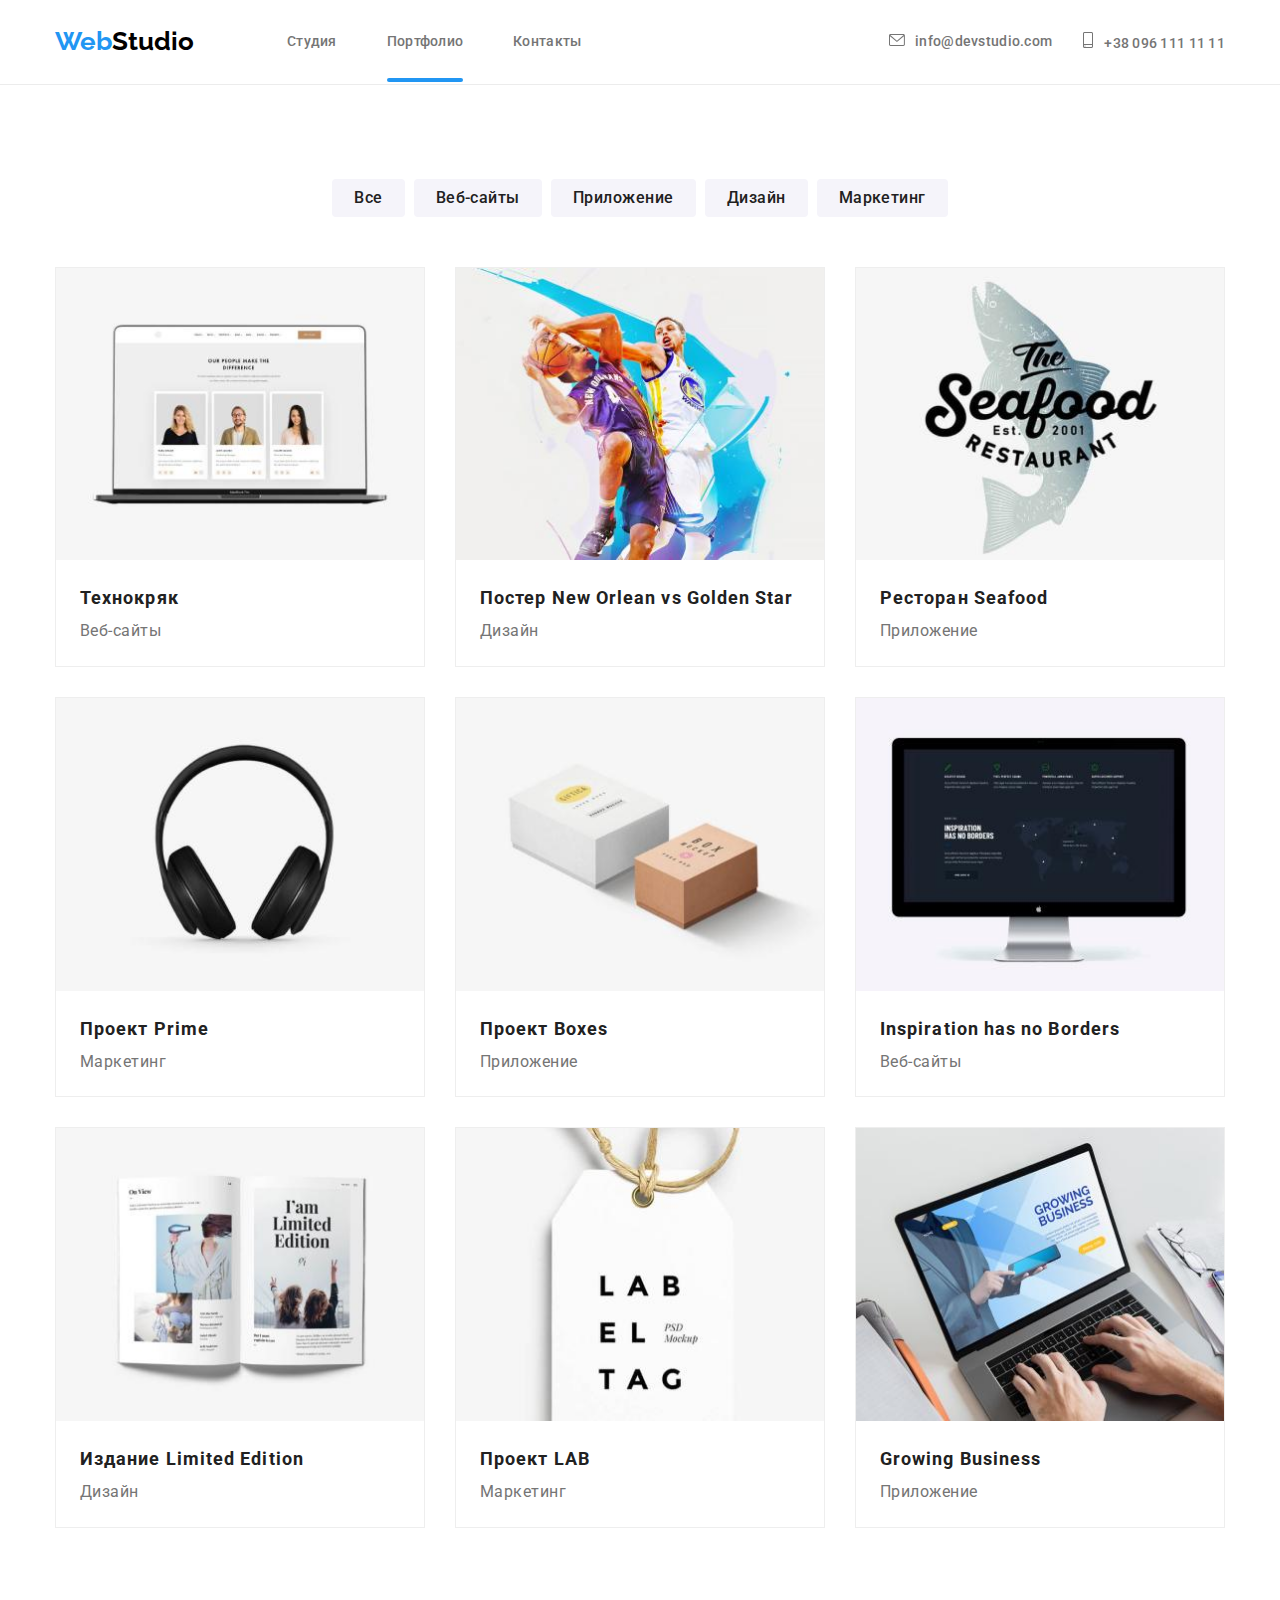
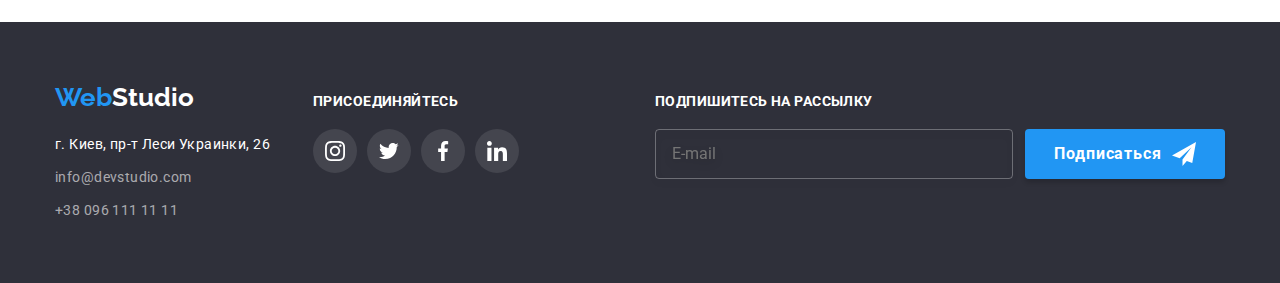
==== portfolio.html @ f01209f8 "Резерв" ====
<!DOCTYPE html>
<html lang="ru">

<head>
  <meta charset="UTF-8" />
  <meta http-equiv="X-UA-Compatible" content="IE=edge" />
  <meta name="viewport" content="width=device-width, initial-scale=1.0" />
  <title>Document</title>
  <link rel="preconnect" href="https://fonts.gstatic.com" />
  <link href="https://fonts.googleapis.com/css2?family=Raleway:wght@700&family=Roboto:wght@400;500;700;900&display=swap"
    rel="stylesheet" />
  <link rel="stylesheet"
    href="https://cdnjs.cloudflare.com/ajax/libs/modern-normalize/1.0.0/modern-normalize.min.css" />
  <link rel="stylesheet" href="./css/main.min.css" />
</head>

  <body>
    <!--Шапка-->
    <header class="page-header">
      <div class="container">
        <nav class="site-nav">
          <a class="site-nav__logo" href="./index.html">
            <span class="logo__word">Web</span
            ><span class="logo__secword">Studio</span></a
          >
          <ul class="site-nav__list">
            <li class="site-nav__item">
              <a href="./index.html" class="site-nav__link">Студия</a>
            </li>
            <li class="site-nav__item">
              <a
                href="./portfolio.html"
                class="site-nav__link site-nav__link--current site-nav__link--page"
                >Портфолио</a
              >
            </li>
            <li class="site-nav__item">
              <a href="/Контакты" class="site-nav__link">Контакты</a>
            </li>
          </ul>
          <ul class="site-nav__contacts">
            <li class="site-nav__contacts--list">
              <a href="mailto:info@devstudio.com" class="site-nav__link"
                ><svg class="site-nav__icon--envelope" width="16" height="12">
                  <use href="./images/icons.svg#icon-envelope"></use></svg>info@devstudio.com</a>
            </li>
            <li class="site-nav__contacts--list">
              <a href="tel:+380961111111" class="site-nav__link">
                <svg class="site-nav__icon--smartphone" width="12" height="16">
                  <use href="./images/icons.svg#icon-smartphone"></use></svg>+38 096 111 11 11</a
              >
            </li>
          </ul>
        </nav>
      </div>
    </header>
       <!--Кнопки-->
    <main>
      <section class="buttons">
        <div class="container">
          <h1 class="buttons__block">Блок кнопок</h1>
          <ul class="buttons__list">
            <li class="buttons__link">
              <button class="buttons__btn" type="button">Все</button>
            </li>
            <li class="buttons__link">
              <button class="buttons__btn" type="button">Веб-сайты</button>
            </li>
            <li class="buttons__link">
              <button class="buttons__btn" type="button">Приложение</button>
            </li>
            <li class="buttons__link">
              <button class="buttons__btn" type="button">Дизайн</button>
            </li>
            <li class="buttons__link">
              <button class="buttons__btn" type="button">Маркетинг</button>
            </li>
          </ul>
        </div>
        <div class="container">
          <ul class="content__cards--list">
            <li class="content__cards--item">
              <div class="content__cards--box">
                <img
                  src="./images/technocrack.jpg"
                  alt="Технокряк"
                  width="370"
                />
                <div class="content__cards--overlay">
                  <p>
                    Технокряк это современная площадка распространения
                    коронавируса. Компании используют эту платформу для
                    цифрового шпионажа и атак на защищённые сервера конкурентов.
                  </p>
                </div>
              </div>
              <div class="card">
                <h2 class="card__title">Технокряк</h2>
                <p class="card__category">Веб-сайты</p>
              </div>
            </li>
            <li class="content__cards--item">
              <div class="content__cards--box">
                <img
                  src="./images/poster.jpg"
                  alt="Постер New Orlean vs Golden Star"
                  width="370"
                />
                <div class="content__cards--overlay">
                  <p>
                    Технокряк это современная площадка распространения
                    коронавируса. Компании используют эту платформу для
                    цифрового шпионажа и атак на защищённые сервера конкурентов.
                  </p>
                </div>
              </div>
              <div class="card">
                <h2 class="card__title">Постер New Orlean vs Golden Star</h2>
                <p class="card__category">Дизайн</p>
              </div>
            </li>
            <li class="content__cards--item">
              <div class="content__cards--box">
                <img
                  src="./images/seafood.jpg"
                  alt="Ресторан Seafood"
                  width="370"
                />
                <div class="content__cards--overlay">
                  <p>
                    Технокряк это современная площадка распространения
                    коронавируса. Компании используют эту платформу для
                    цифрового шпионажа и атак на защищённые сервера конкурентов.
                  </p>
                </div>
              </div>
              <div class="card">
                <h2 class="card__title">Ресторан Seafood</h2>
                <p class="card__category">Приложение</p>
              </div>
            </li>
            <li class="content__cards--item">
              <img src="./images/prime.jpg" alt="Проект Prime" width="370" />
              <div class="card">
                <h2 class="card__title">Проект Prime</h2>
                <p class="card__category">Маркетинг</p>
              </div>
            </li>
            <li class="content__cards--item">
              <img src="./images/boxes.jpg" alt="Проект Boxes" width="370" />
              <div class="card">
                <h2 class="card__title">Проект Boxes</h2>
                <p class="card__category">Приложение</p>
              </div>
            </li>
            <li class="content__cards--item">
              <img
                src="./images/inspirationhasnoborders.jpg"
                alt="Inspiration has no Borders"
                width="370"
              />
              <div class="card">
                <h2 class="card__title">Inspiration has no Borders</h2>
                <p class="card__category">Веб-сайты</p>
              </div>
            </li>
            <li class="content__cards--item">
              <img
                src="./images/limitededition.jpg"
                alt="Издание Limited Edition"
                width="370"
              />
              <div class="card">
                <h2 class="card__title">Издание Limited Edition</h2>
                <p class="card__category">Дизайн</p>
              </div>
            </li>
            <li class="content__cards--item">
              <img src="./images/lab.jpg" alt="Проект LAB" width="370" />
              <div class="card">
                <h2 class="card__title">Проект LAB</h2>
                <p class="card__category">Маркетинг</p>
              </div>
            </li>
            <li class="content__cards--item">
              <img
                src="./images/growingbusiness.jpg"
                alt="Growing Business"
                width="370"
              />
              <div class="card">
                <h2 class="card__title">Growing Business</h2>
                <p class="card__category">Приложение</p>
              </div>
            </li>
          </ul>
        </div>
      </section>
    </main>

    <!-- Подвал-->
    <footer class="footer">
      <div class="footer__design container">
        <div class="footer__container">
          <a class="footer__logo" href="./index.html">
            <span class="footer__logo--web">Web</span
            ><span class="footer__logo--studio">Studio</span></a
          >
          <address>
            <ul class="footer-nav">
              <li class="footer-nav__item">
                <a
                  class="footer-nav__link--address"
                  href="г.Киев,пр-т-Леси-Украинки,26"
                >
                  г. Киев, пр-т Леси Украинки, 26</a
                >
              </li>
              <li class="footer-nav__item">
                <a
                  class="footer-nav__link--contact"
                  href="mailto:info@devstudio.com"
                  >info@devstudio.com</a
                >
              </li>

              <li class="footer-nav__item">
                <a class="footer-nav__link--contact" href="tel:+380961111111"
                  >+38 096 111 11 11</a
                >
              </li>
            </ul>
          </address>
        </div>
        <div class="join">
          <h2 class="join__title">Присоединяйтесь</h2>
          <ul class="join__list">
            <li class="join__item">
              <a href="#" class="join__link">
                <svg width="20" height="20">
                  <use href="./images/icons.svg#icon-instagram"></use></svg
              ></a>
            </li>
            <li class="join__item">
              <a href="#" class="join__link">
                <svg width="20" height="20">
                  <use href="./images/icons.svg#icon-bird"></use></svg
              ></a>
            </li>
            <li class="join__item">
              <a href="#" class="join__link">
                <svg width="20" height="20">
                  <use href="./images/icons.svg#icon-facebook"></use></svg
              ></a>
            </li>
            <li class="join__item">
              <a href="#" class="join__link">
                <svg width="20" height="20">
                  <use href="./images/icons.svg#icon-linkedin"></use></svg
              ></a>
            </li>
          </ul>
        </div>
        <div class="form">
          <form>
            <h2 class="form__title">Подпишитесь на рассылку</h2>
            <div class="form__button">
              <input
                class="form__input"
                type="text"
                name="email"
                placeholder="E-mail"
              />
              <button type="submit" class="form__btn">
                Подписаться
                <svg class="form__icon--send" width="24" height="24">
                  <use href="./images/icons.svg#icon-icon-send"></use>
                </svg>
              </button>
            </div>
          </form>
        </div>
      </div>
    </footer>
  </body>
</html>
---- css/main.min.css ----
html{-webkit-box-sizing:border-box;box-sizing:border-box}*,*::before,*::after{-webkit-box-sizing:inherit;box-sizing:inherit}body{margin:0;font-family:Roboto;color:#212121}a{text-decoration:none}ul{padding:0;margin:0;list-style:none}h1,h2,h3,h4,h5,h6{margin:0}img{display:block;max-width:100%}p{color:#757575;font-size:14px}.container{width:1200px;padding-right:15px;padding-left:15px;margin-left:auto;margin-right:auto}.container-box{display:-webkit-box;display:-ms-flexbox;display:flex}.section{margin-top:0;margin-bottom:0}.what-we-do{margin:0;padding:0}.site-nav__logo{display:-webkit-box;display:-ms-flexbox;display:flex;padding-top:24px;padding-bottom:25px;margin:0;font-family:Raleway;font-weight:bold;font-size:26px;line-height:1.19;color:#000;text-decoration:none}.logo__word{color:#2196f3}.logo__secword{color:#000}.page-header{border-bottom:1px solid #ececec;min-height:80px}.site-nav{-webkit-box-align:center;-ms-flex-align:center;align-items:center;display:-webkit-box;display:-ms-flexbox;display:flex}.site-nav__list{margin-left:93px;-webkit-box-align:center;-ms-flex-align:center;align-items:center;display:-webkit-box;display:-ms-flexbox;display:flex}.site-nav__link{padding-top:32px;padding-bottom:32px;font-weight:500;font-size:14px;line-height:1.14;letter-spacing:0.02em;color:#212121;-webkit-transition:color 250ms cubic-bezier(0.4, 0, 0.2, 1),fill 250ms cubic-bezier(0.4, 0, 0.2, 1);transition:color 250ms cubic-bezier(0.4, 0, 0.2, 1),fill 250ms cubic-bezier(0.4, 0, 0.2, 1)}.site-nav__link:hover,.site-nav__link:focus{color:#2196f3}.site-nav__link--page{color:#2196f3}.site-nav__link--current{position:relative;font-weight:500;font-size:14px;text-decoration:none;letter-spacing:0.02em;line-height:1.15;color:#212121;padding:10px 0 10px 0;text-decoration:none;-webkit-transition:color 250ms cubic-bezier(0.4, 0, 0.2, 1),fill 250ms cubic-bezier(0.4, 0, 0.2, 1);transition:color 250ms cubic-bezier(0.4, 0, 0.2, 1),fill 250ms cubic-bezier(0.4, 0, 0.2, 1)}.site-nav__link--current::after{content:'';position:absolute;display:block;width:100%;height:4px;margin-top:28px;border-radius:2px;background-color:#2196f3;-webkit-transition:opacity 250ms cubic-bezier(0.4, 0, 0.2, 1);transition:opacity 250ms cubic-bezier(0.4, 0, 0.2, 1)}.site-nav__contacts{-webkit-box-pack:center;-ms-flex-pack:center;justify-content:center;margin-left:auto;-webkit-box-align:center;-ms-flex-align:center;align-items:center;display:-webkit-box;display:-ms-flexbox;display:flex}.site-nav__item+.site-nav__item{margin-left:50px;padding:0}.site-nav__contacts--list{fill:#757575;color:#757575;display:-webkit-inline-box;display:-ms-inline-flexbox;display:inline-flex;padding:0;-webkit-box-align:center;-ms-flex-align:center;align-items:center;margin-left:30px;border:none}.site-nav__contacts--list:hover,.site-nav__contacts--list:focus{fill:#2196f3}.site-nav__contacts--list:first-child{margin-left:0px}.site-nav__link{margin:0;display:block;padding-top:32px;padding-bottom:32px;font-weight:500;font-size:14px;line-height:1.14;letter-spacing:0.02em;color:#757575;-webkit-transition:color 250ms cubic-bezier(0.4, 0, 0.2, 1),fill 250ms cubic-bezier(0.4, 0, 0.2, 1);transition:color 250ms cubic-bezier(0.4, 0, 0.2, 1),fill 250ms cubic-bezier(0.4, 0, 0.2, 1)}.site-nav__link:hover,.site-nav__link:focus{color:#2196f3}.site-nav__icon--envelope{margin-right:10px}.site-nav__icon--smartphone{margin-right:10px}.hero{max-width:1600px;height:600px;padding-bottom:200px;padding-top:200px;margin-right:auto;margin-left:auto;text-align:center;background:#2f303a;background-image:-webkit-gradient(linear, left top, right top, from(rgba(47,48,58,0.4)), to(rgba(47,48,58,0.4))),url(../images/hero.jpg);background-image:linear-gradient(to right, rgba(47,48,58,0.4), rgba(47,48,58,0.4)),url(../images/hero.jpg);background-position:center}.hero__title{text-align:center;margin-top:0;margin-bottom:30px;font-weight:900;font-size:44px;line-height:1.36;letter-spacing:0.06em;text-transform:uppercase;color:#fff}.hero__button{padding:10px 32px;margin:inherit;width:200px;height:50px;background-color:#2196f3;border-radius:4px;color:#fff;cursor:pointer;font-size:16px;line-height:1.87;display:-webkit-box;display:-ms-flexbox;display:flex;-webkit-box-align:center;-ms-flex-align:center;align-items:center;text-align:center;letter-spacing:0.06em;-webkit-transition:background-color 250ms cubic-bezier(0.4, 0, 0.2, 1),color 250ms cubic-bezier(0.4, 0, 0.2, 1);transition:background-color 250ms cubic-bezier(0.4, 0, 0.2, 1),color 250ms cubic-bezier(0.4, 0, 0.2, 1)}.hero__button:hover,.hero__button:focus{color:#f5f5d7;background-color:#0089fa}.features{padding:94px 0 94px 0}.features__title{overflow:hidden;position:absolute;clip:rect(1px 1px 1px 1px);clip:rect(1px, 1px, 1px, 1px);padding:0;border:0;height:1px;width:1px}.advantages{display:-webkit-box;display:-ms-flexbox;display:flex}.advantages__title{margin-top:0;margin-bottom:0;font-weight:bold;font-size:14px;line-height:1.14;letter-spacing:0.03em;text-transform:uppercase;color:#212121}.advantages__text{margin:0;margin-top:10px;font-size:14px;line-height:1.71;letter-spacing:0.03em;color:#757575}.advantages__item:not(:last-child){margin-right:30px}.advantages__item.advantages__icon--antena::before{content:'';display:block;width:270px;height:120px;margin-bottom:30px;background:#f5f4fa;background-image:url("../images/Group.png");background-size:70px 70px contain;background-repeat:no-repeat;background-position:center;border-radius:4px}.advantages__item.advantages__icon--clock::before{content:'';display:block;width:270px;height:120px;margin-bottom:30px;background:#f5f4fa;background-image:url("../images/clock.png");background-size:70px 70px contain;background-repeat:no-repeat;background-position:center;border-radius:4px}.advantages__item.advantages__icon--diagram::before{content:'';display:block;width:270px;height:120px;margin-bottom:30px;background:#f5f4fa;background-image:url("../images/diagram.png");background-size:70px 70px contain;background-repeat:no-repeat;background-position:center;border-radius:4px}.advantages__item.advantages__icon--astronaut::before{content:'';display:block;width:270px;height:120px;margin-bottom:30px;background:#f5f4fa;background-image:url("../images/astronaut.png");background-size:70px 70px contain;background-repeat:no-repeat;background-position:center;border-radius:4px}.specialisation{padding-bottom:94px}.specialisation__container{margin:0;padding:0}.specialisation__title{margin:0;font-size:36px;line-height:1.16;text-align:center;letter-spacing:0.03em;color:#212121}.thumb{margin-top:50px;display:-webkit-box;display:-ms-flexbox;display:flex}.thumb .thumb__photo{max-width:100%;margin-right:30px}.thumb .thumb__photo.thumb__photo:first-child{margin-left:0px}.thumb .thumb__photo.thumb__photo:last-child{margin-right:0px}.thumb__photo{position:relative}.thumb__title{position:absolute;content:'';bottom:0;right:0;margin:0;padding:27px;width:100%;height:25%;background:rgba(47,48,58,0.8);font-weight:bold;font-size:14px;line-height:16px;text-align:center;letter-spacing:0.03em;text-transform:uppercase;color:#fff}.our-team{padding:94px 0;background:#f5f4fa}.our-team__title{margin:0;padding:0;font-size:36px;line-height:1.16;text-align:center;letter-spacing:0.03em;color:#212121}.our-team__list{padding:0;margin-top:50px;display:-webkit-box;display:-ms-flexbox;display:flex;max-width:100%}.our-team__list .our-team__item{margin-left:0;margin-right:30px;margin-top:0;margin-bottom:0;background-color:#fff;-webkit-box-shadow:0px 1px 3px rgba(0,0,0,0.12),0px 1px 1px rgba(0,0,0,0.14),0px 2px 1px rgba(0,0,0,0.2);box-shadow:0px 1px 3px rgba(0,0,0,0.12),0px 1px 1px rgba(0,0,0,0.14),0px 2px 1px rgba(0,0,0,0.2);border-radius:0px 0px 4px 4px}.our-team__list .our-team__item:first-child{margin-left:0px}.our-team__list .our-team__item:last-child{margin-right:0px}.cards{padding:30px 0 16px}.cards__title{font-weight:500;font-size:16px;line-height:1.18;text-align:center;letter-spacing:0.03em;color:#212121}.cards__profession{padding-top:10px;margin:0;font-size:16px;line-height:1.18;text-align:center;letter-spacing:0.03em;color:#757575}.socials{display:-webkit-box;display:-ms-flexbox;display:flex;-webkit-box-pack:center;-ms-flex-pack:center;justify-content:center;-webkit-box-align:center;-ms-flex-align:center;align-items:center}.social__item:not(:last-child){margin-right:10px}.social__link{display:-webkit-box;display:-ms-flexbox;display:flex;-webkit-box-pack:center;-ms-flex-pack:center;justify-content:center;-webkit-box-align:center;-ms-flex-align:center;align-items:center;margin-bottom:30px;width:44px;height:44px;border-radius:50%;-webkit-transition:color 250ms cubic-bezier(0.4, 0, 0.2, 1),fill 250ms cubic-bezier(0.4, 0, 0.2, 1);transition:color 250ms cubic-bezier(0.4, 0, 0.2, 1),fill 250ms cubic-bezier(0.4, 0, 0.2, 1);fill:#afb1b8}.social__link:hover,.social__link:focus{background-color:#2196f3;fill:#fff}.clients{padding:94px 0 94px 0}.clients__title{margin:0;font-size:36px;line-height:1.16;text-align:center;letter-spacing:0.03em;color:#212121}.clients__list{display:-webkit-box;display:-ms-flexbox;display:flex;margin:0px;padding:0px;margin-top:50px}.clients__item:not(:last-child){margin-right:30px}.clients__link{content:'';-webkit-box-pack:center;-ms-flex-pack:center;justify-content:center;-webkit-box-align:center;-ms-flex-align:center;align-items:center;display:-webkit-box;display:-ms-flexbox;display:flex;width:170px;height:90px;border-radius:4px;fill:#afb1b8;border:1px solid #afb1b8;-webkit-transition:color 250ms cubic-bezier(0.4, 0, 0.2, 1),fill 250ms cubic-bezier(0.4, 0, 0.2, 1);transition:color 250ms cubic-bezier(0.4, 0, 0.2, 1),fill 250ms cubic-bezier(0.4, 0, 0.2, 1)}.clients__link:hover,.clients__link:focus{fill:#2196f3;border:1px solid #2196f3}.footer{display:-webkit-box;display:-ms-flexbox;display:flex;-webkit-box-align:baseline;-ms-flex-align:baseline;align-items:baseline;margin-left:auto;margin-right:auto;padding-top:60px;padding-bottom:60px;background-color:#2f303a}.footer__design{display:-webkit-box;display:-ms-flexbox;display:flex;-webkit-box-align:baseline;-ms-flex-align:baseline;align-items:baseline;-webkit-box-pack:justify;-ms-flex-pack:justify;justify-content:space-between}.footer__design__container{margin-right:70px}.footer__logo{display:-webkit-box;display:-ms-flexbox;display:flex;margin-bottom:20px;font-family:Raleway;font-weight:bold;font-size:26px;line-height:1.19;color:#000;text-decoration:none}.footer__logo--web{color:#2196f3}.footer__logo--studio{color:#fff}.footer-nav__item+.footer-nav__item{margin-top:9px}.footer-nav__item:first-child{margin-top:0}.footer-nav__item:last-child{margin-bottom:0}.footer-nav__link--address{font-style:normal;font-size:14px;line-height:1.71;letter-spacing:0.03em;background-color:#2f303a;color:#fff;-webkit-transition:color 250ms cubic-bezier(0.4, 0, 0.2, 1),fill 250ms cubic-bezier(0.4, 0, 0.2, 1);transition:color 250ms cubic-bezier(0.4, 0, 0.2, 1),fill 250ms cubic-bezier(0.4, 0, 0.2, 1)}.footer-nav__link--address:hover,.footer-nav__link--address:focus{color:#2196f3}.footer-nav__link--contact{font-style:normal;font-size:14px;line-height:1.71;letter-spacing:0.03em;background:var(--background);color:rgba(255,255,255,0.6);-webkit-transition:color 250ms cubic-bezier(0.4, 0, 0.2, 1),fill 250ms cubic-bezier(0.4, 0, 0.2, 1);transition:color 250ms cubic-bezier(0.4, 0, 0.2, 1),fill 250ms cubic-bezier(0.4, 0, 0.2, 1)}.footer-nav__link--contact:hover,.footer-nav__link--contact:focus{color:#2196f3}.join{display:inline-block;-webkit-box-align:baseline;-ms-flex-align:baseline;align-items:baseline;left:516px;top:72px;width:206px;height:80px}.join__title{margin-bottom:20px;font-weight:bold;font-size:14px;line-height:16px;letter-spacing:0.03em;text-transform:uppercase;color:#fff}.join__list{display:-webkit-box;display:-ms-flexbox;display:flex}.join__item{display:inline-block;width:44px;height:44px;background-color:rgba(255,255,255,0.1);border-radius:50%}.join__item:not(:last-child){margin-right:10px}.join__link{display:-webkit-box;display:-ms-flexbox;display:flex;-webkit-box-pack:center;-ms-flex-pack:center;justify-content:center;-webkit-box-align:center;-ms-flex-align:center;align-items:center;width:100%;height:100%;fill:#fff;border-radius:50%;-webkit-transition:background-color 250ms cubic-bezier(0.4, 0, 0.2, 1),fill 250ms cubic-bezier(0.4, 0, 0.2, 1);transition:background-color 250ms cubic-bezier(0.4, 0, 0.2, 1),fill 250ms cubic-bezier(0.4, 0, 0.2, 1)}.join__link:hover,.join__link:focus{background-color:#2196f3;fill:#fff}.form{margin:0px;padding-left:93px}.form__title{margin-bottom:20px;font-weight:bold;font-size:14px;line-height:16px;letter-spacing:0.03em;text-transform:uppercase;color:#fff}.form__button{display:-webkit-box;display:-ms-flexbox;display:flex}.form__input{width:358px;height:50px;padding-left:16px;color:rgba(255,255,255,0.6);background:transparent;border:1px solid rgba(255,255,255,0.3);-webkit-box-sizing:border-box;box-sizing:border-box;-webkit-filter:drop-shadow(0px 4px 4px rgba(0,0,0,0.15));filter:drop-shadow(0px 4px 4px rgba(0,0,0,0.15));border-radius:4px}.form__btn{display:-webkit-box;display:-ms-flexbox;display:flex;-webkit-box-pack:center;-ms-flex-pack:center;justify-content:center;-webkit-box-align:center;-ms-flex-align:center;align-items:center;width:200px;height:50px;margin-left:12px;background-color:#2196f3;border-radius:4px;color:#fff;cursor:pointer;font-weight:bold;font-size:16px;line-height:1.87;-webkit-box-shadow:0px 4px 4px rgba(0,0,0,0.15);box-shadow:0px 4px 4px rgba(0,0,0,0.15);border:none;border-radius:4px;letter-spacing:0.06em;-webkit-transition:background-color 250ms cubic-bezier(0.4, 0, 0.2, 1),color 250ms cubic-bezier(0.4, 0, 0.2, 1),-webkit-box-shadow 250ms cubic-bezier(0.4, 0, 0.2, 1);transition:background-color 250ms cubic-bezier(0.4, 0, 0.2, 1),color 250ms cubic-bezier(0.4, 0, 0.2, 1),-webkit-box-shadow 250ms cubic-bezier(0.4, 0, 0.2, 1);transition:background-color 250ms cubic-bezier(0.4, 0, 0.2, 1),color 250ms cubic-bezier(0.4, 0, 0.2, 1),box-shadow 250ms cubic-bezier(0.4, 0, 0.2, 1);transition:background-color 250ms cubic-bezier(0.4, 0, 0.2, 1),color 250ms cubic-bezier(0.4, 0, 0.2, 1),box-shadow 250ms cubic-bezier(0.4, 0, 0.2, 1),-webkit-box-shadow 250ms cubic-bezier(0.4, 0, 0.2, 1)}.form__btn:hover,.form__btn:focus{color:#f5f5d7;background-color:#0089fa;-webkit-box-shadow:0px 4px 4px rgba(0,0,0,0.15);box-shadow:0px 4px 4px rgba(0,0,0,0.15)}.form__icon--send{width:24px;height:24px;margin-left:10px;fill:#fff}.backdrop{position:fixed;left:0px;top:0px;opacity:1;width:100%;height:100%;background-color:rgba(0,0,0,0.2);-webkit-transition:opacity 250ms cubic-bezier(0.4, 0, 0.2, 1);transition:opacity 250ms cubic-bezier(0.4, 0, 0.2, 1)}.backdrop.is-hidden{visibility:hidden;opacity:0;pointer-events:none}.modal{position:absolute;top:50%;left:50%;-webkit-transform:translate(-50%, -50%) scale(1);transform:translate(-50%, -50%) scale(1);-webkit-transition:-webkit-transform 250ms cubic-bezier(0.4, 0, 0.2, 1);transition:-webkit-transform 250ms cubic-bezier(0.4, 0, 0.2, 1);transition:transform 250ms cubic-bezier(0.4, 0, 0.2, 1);transition:transform 250ms cubic-bezier(0.4, 0, 0.2, 1), -webkit-transform 250ms cubic-bezier(0.4, 0, 0.2, 1);width:528px;height:581px;background-color:#fff;-webkit-box-shadow:0px 1px 3px rgba(0,0,0,0.12),0px 1px 1px rgba(0,0,0,0.14),0px 2px 1px rgba(0,0,0,0.2);box-shadow:0px 1px 3px rgba(0,0,0,0.12),0px 1px 1px rgba(0,0,0,0.14),0px 2px 1px rgba(0,0,0,0.2);border-radius:4px}.modal__btn--close{position:absolute;top:8px;right:8px;cursor:pointer;-webkit-box-align:center;-ms-flex-align:center;align-items:center;-webkit-box-sizing:border-box;box-sizing:border-box;width:30px;height:30px;border-radius:50%;background-color:var(--white-color);border:1px solid rgba(0,0,0,0.1)}.modal__icon--close{position:absolute;left:18%;top:20%;width:18px;height:18px}.modal__icon--close:hover,.modal__icon--close:focus{fill:#2196f3;-webkit-transition:fill 250ms cubic-bezier(0.4, 0, 0.2, 1);transition:fill 250ms cubic-bezier(0.4, 0, 0.2, 1)}.modal-form{display:-webkit-box;display:-ms-flexbox;display:flex;-webkit-box-orient:vertical;-webkit-box-direction:normal;-ms-flex-direction:column;flex-direction:column;margin-top:0px;text-align:left;-webkit-box-align:center;-ms-flex-align:center;align-items:center;-webkit-box-pack:center;-ms-flex-pack:center;justify-content:center}.modal-form__title{font-weight:bold;font-size:20px;line-height:23px;text-align:center;letter-spacing:0.03em;color:#212121;padding:40px 40px 12px 40px}.modal-form__group{position:relative;margin:0px;padding-bottom:10px;padding-right:40px;padding-left:40px;font-size:12px;line-height:1.16;letter-spacing:0.01em;color:#757575}.modal-form__group:focus-within .modal-form__icon--user{fill:#2196f3}.modal-form__group:focus-within .modal-form__icon--phone{fill:#2196f3}.modal-form__group:focus-within .modal-form__icon--email{fill:#2196f3}.modal-form__icon--user{position:absolute;top:55%;left:53px;-webkit-transform:translateY(-50%);transform:translateY(-50%);-webkit-transition:fill 250ms cubic-bezier(0.4, 0, 0.2, 1);transition:fill 250ms cubic-bezier(0.4, 0, 0.2, 1)}.modal-form__icon--phone{position:absolute;top:55%;left:53px;-webkit-transition:fill 250ms cubic-bezier(0.4, 0, 0.2, 1);transition:fill 250ms cubic-bezier(0.4, 0, 0.2, 1);-webkit-transform:translateY(-50%);transform:translateY(-50%);transition:fill 250ms cubic-bezier(0.4, 0, 0.2, 1)}.modal-form__icon--email{position:absolute;top:55%;left:53px;-webkit-transform:translateY(-50%);transform:translateY(-50%);-webkit-transition:fill 250ms cubizc-bezier(0.4, 0, 0.2, 1);transition:fill 250ms cubizc-bezier(0.4, 0, 0.2, 1)}.modal-form__input{width:448px;height:40px;margin-top:4px;padding-left:42px;background:transparent;cursor:pointer;outline:none;border:1px solid rgba(33,33,33,0.2);-webkit-box-sizing:border-box;box-sizing:border-box;border-radius:4px;-webkit-transition:border-color 250ms cubic-bezier(0.4, 0, 0.2, 1);transition:border-color 250ms cubic-bezier(0.4, 0, 0.2, 1)}.modal-form__input:focus,.modal-form__input:hover{border-color:#2196f3}.modal-form__text--area{margin-top:4px;padding:12px 16px;width:448px;height:120px;font-size:12px;line-height:1.14;letter-spacing:0.01em;resize:none;outline:none;color:rgba(117,117,117,0.5);border:1px solid rgba(33,33,33,0.2);-webkit-box-sizing:border-box;box-sizing:border-box;border-radius:4px;-webkit-transition:border-color 250ms cubic-bezier(0.4, 0, 0.2, 1);transition:border-color 250ms cubic-bezier(0.4, 0, 0.2, 1)}.modal-form__text--area:focus,.modal-form__text--area:hover{border-color:#2196f3}.modal-form__checkbox{padding-bottom:20px;margin-left:24px;font-size:14px;line-height:1.71;letter-spacing:0.03em;color:#757575}.modal-form__checkbox--input{position:absolute;left:53px;top:74.4%;width:16px;height:15px;-webkit-appearance:none;-moz-appearance:none;appearance:none;outline:none}.modal-form__checkbox--input:checked+.modal-form__icon--agree{background-image:url(../images/check.svg);background-color:#2196f3;background-size:contain;-webkit-box-align:center;-ms-flex-align:center;align-items:center;border:none}.modal-form__icon--agree{position:absolute;top:75.4%;left:53px;-webkit-transform:translateY(-50%);transform:translateY(-50%);cursor:pointer;width:16px;height:15px;border-radius:4px;border:2px solid #212121}.modal-form__conditions{font-size:14px;line-height:1.71;letter-spacing:0.03em;-webkit-text-decoration-line:underline;text-decoration-line:underline;color:#2196f3;-webkit-transition:color 250ms cubic-bezier(0.4, 0, 0.2, 1);transition:color 250ms cubic-bezier(0.4, 0, 0.2, 1)}.modal-form__conditions:focus,.modal-form__conditions:hover{color:#0089fa}.modal-form__btn{-webkit-box-align:center;-ms-flex-align:center;align-items:center;font-family:Roboto;font-style:normal;font-weight:bold;letter-spacing:0.06em;-webkit-box-pack:center;-ms-flex-pack:center;justify-content:center;padding:10px 32px;margin:0px 164px 0px 164px;width:200px;height:50px;background-color:#2196f3;border-radius:4px;border:none;color:#fff;cursor:pointer;font-size:16px;line-height:1.87;-webkit-transition:background-color 250ms cubic-bezier(0.4, 0, 0.2, 1),color 250ms cubic-bezier(0.4, 0, 0.2, 1);transition:background-color 250ms cubic-bezier(0.4, 0, 0.2, 1),color 250ms cubic-bezier(0.4, 0, 0.2, 1)}.modal-form__btn:hover,.modal-form__btn:focus{color:#f5f5d7;background-color:#0089fa;-webkit-box-shadow:0px 4px 4px rgba(0,0,0,0.15);box-shadow:0px 4px 4px rgba(0,0,0,0.15)}.buttons{padding-top:94px;padding-bottom:94px}.buttons__block{padding:0;margin:0;display:none}.buttons__list{margin-bottom:50px;padding:0;display:-webkit-box;display:-ms-flexbox;display:flex;-webkit-box-pack:center;-ms-flex-pack:center;justify-content:center}.buttons__list .buttons__btn{padding:6px 22px 6px 22px;border-radius:4px;border:none;cursor:pointer;background:#f5f4fa;font-family:inherit;font-weight:500;font-size:16px;line-height:1.62;letter-spacing:0.03em;color:#212121;-webkit-transition:background 250ms cubic-bezier(0.4, 0, 0.2, 1),color 250ms cubic-bezier(0.4, 0, 0.2, 1),border-radius 250ms cubic-bezier(0.4, 0, 0.2, 1),-webkit-box-shadow 250ms cubic-bezier(0.4, 0, 0.2, 1);transition:background 250ms cubic-bezier(0.4, 0, 0.2, 1),color 250ms cubic-bezier(0.4, 0, 0.2, 1),border-radius 250ms cubic-bezier(0.4, 0, 0.2, 1),-webkit-box-shadow 250ms cubic-bezier(0.4, 0, 0.2, 1);transition:background 250ms cubic-bezier(0.4, 0, 0.2, 1),color 250ms cubic-bezier(0.4, 0, 0.2, 1),box-shadow 250ms cubic-bezier(0.4, 0, 0.2, 1),border-radius 250ms cubic-bezier(0.4, 0, 0.2, 1);transition:background 250ms cubic-bezier(0.4, 0, 0.2, 1),color 250ms cubic-bezier(0.4, 0, 0.2, 1),box-shadow 250ms cubic-bezier(0.4, 0, 0.2, 1),border-radius 250ms cubic-bezier(0.4, 0, 0.2, 1),-webkit-box-shadow 250ms cubic-bezier(0.4, 0, 0.2, 1)}.buttons__list .buttons__btn:hover,.buttons__list .buttons__btn:focus{background-color:#2196f3;color:#fff}.buttons__list>.buttons__link{margin-right:9px}.buttons__list>.buttons__link:last-child{margin-right:0}.buttons__list>.buttons__link:hover,.buttons__list>.buttons__link:focus{-webkit-box-shadow:0px 3px 1px rgba(0,0,0,0.1),0px 1px 2px rgba(0,0,0,0.08),0px 2px 2px rgba(0,0,0,0.12);box-shadow:0px 3px 1px rgba(0,0,0,0.1),0px 1px 2px rgba(0,0,0,0.08),0px 2px 2px rgba(0,0,0,0.12)}.content__cards--list{display:-webkit-box;display:-ms-flexbox;display:flex;-ms-flex-wrap:wrap;flex-wrap:wrap;padding:0;margin:0;margin-left:-30px;margin-top:-30px}.content__cards--item{-ms-flex-preferred-size:calc(100% / 3 - 30px);flex-basis:calc(100% / 3 - 30px);margin-left:30px;margin-top:30px;background:#fff;border:1px solid #eeeeee}.content__cards--item:hover,.content__cards--item:focus{cursor:pointer;background:#fff;border:1px solid #eeeeee;-webkit-box-sizing:border-box;box-sizing:border-box;-webkit-box-shadow:0px 1px 1px rgba(0,0,0,0.12),0px 4px 4px rgba(0,0,0,0.06),1px 4px 6px rgba(0,0,0,0.16);box-shadow:0px 1px 1px rgba(0,0,0,0.12),0px 4px 4px rgba(0,0,0,0.06),1px 4px 6px rgba(0,0,0,0.16);-webkit-transition:background 250ms cubic-bezier(0.4, 0, 0.2, 1),-webkit-box-sizing 250ms cubic-bezier(0.4, 0, 0.2, 1),-webkit-box-shadow 250ms cubic-bezier(0.4, 0, 0.2, 1);transition:background 250ms cubic-bezier(0.4, 0, 0.2, 1),-webkit-box-sizing 250ms cubic-bezier(0.4, 0, 0.2, 1),-webkit-box-shadow 250ms cubic-bezier(0.4, 0, 0.2, 1);transition:background 250ms cubic-bezier(0.4, 0, 0.2, 1),box-sizing 250ms cubic-bezier(0.4, 0, 0.2, 1),box-shadow 250ms cubic-bezier(0.4, 0, 0.2, 1);transition:background 250ms cubic-bezier(0.4, 0, 0.2, 1),box-sizing 250ms cubic-bezier(0.4, 0, 0.2, 1),box-shadow 250ms cubic-bezier(0.4, 0, 0.2, 1),-webkit-box-sizing 250ms cubic-bezier(0.4, 0, 0.2, 1),-webkit-box-shadow 250ms cubic-bezier(0.4, 0, 0.2, 1)}.content__cards--item:hover .content__cards--overlay{-webkit-transform:translatey(0);transform:translatey(0)}.content__cards--box{position:relative;width:100%;overflow:hidden}.content__cards--box:hover.content__cards--overlay{-webkit-transform:translatey(0);transform:translatey(0)}.content__cards--overlay{position:absolute;top:0;left:0;width:100%;height:100%;background-color:rgba(33,150,243,0.9);-webkit-transform:translatey(100%);transform:translatey(100%);-webkit-transition:-webkit-transform 250ms cubic-bezier(0.4, 0, 0.2, 1);transition:-webkit-transform 250ms cubic-bezier(0.4, 0, 0.2, 1);transition:transform 250ms cubic-bezier(0.4, 0, 0.2, 1);transition:transform 250ms cubic-bezier(0.4, 0, 0.2, 1), -webkit-transform 250ms cubic-bezier(0.4, 0, 0.2, 1)}.content__cards--overlay>p{content:'';padding:63px 24px;margin:0px;font-size:18px;line-height:1.5;letter-spacing:0.03em;color:#fff}.card{padding:20px 24px}.card__title{font-size:18px;line-height:2;letter-spacing:0.06em;color:#212121}.card__category{margin:0;font-size:16px;line-height:1.87;letter-spacing:0.03em;color:#757575}
/*# sourceMappingURL=main.min.css.map */
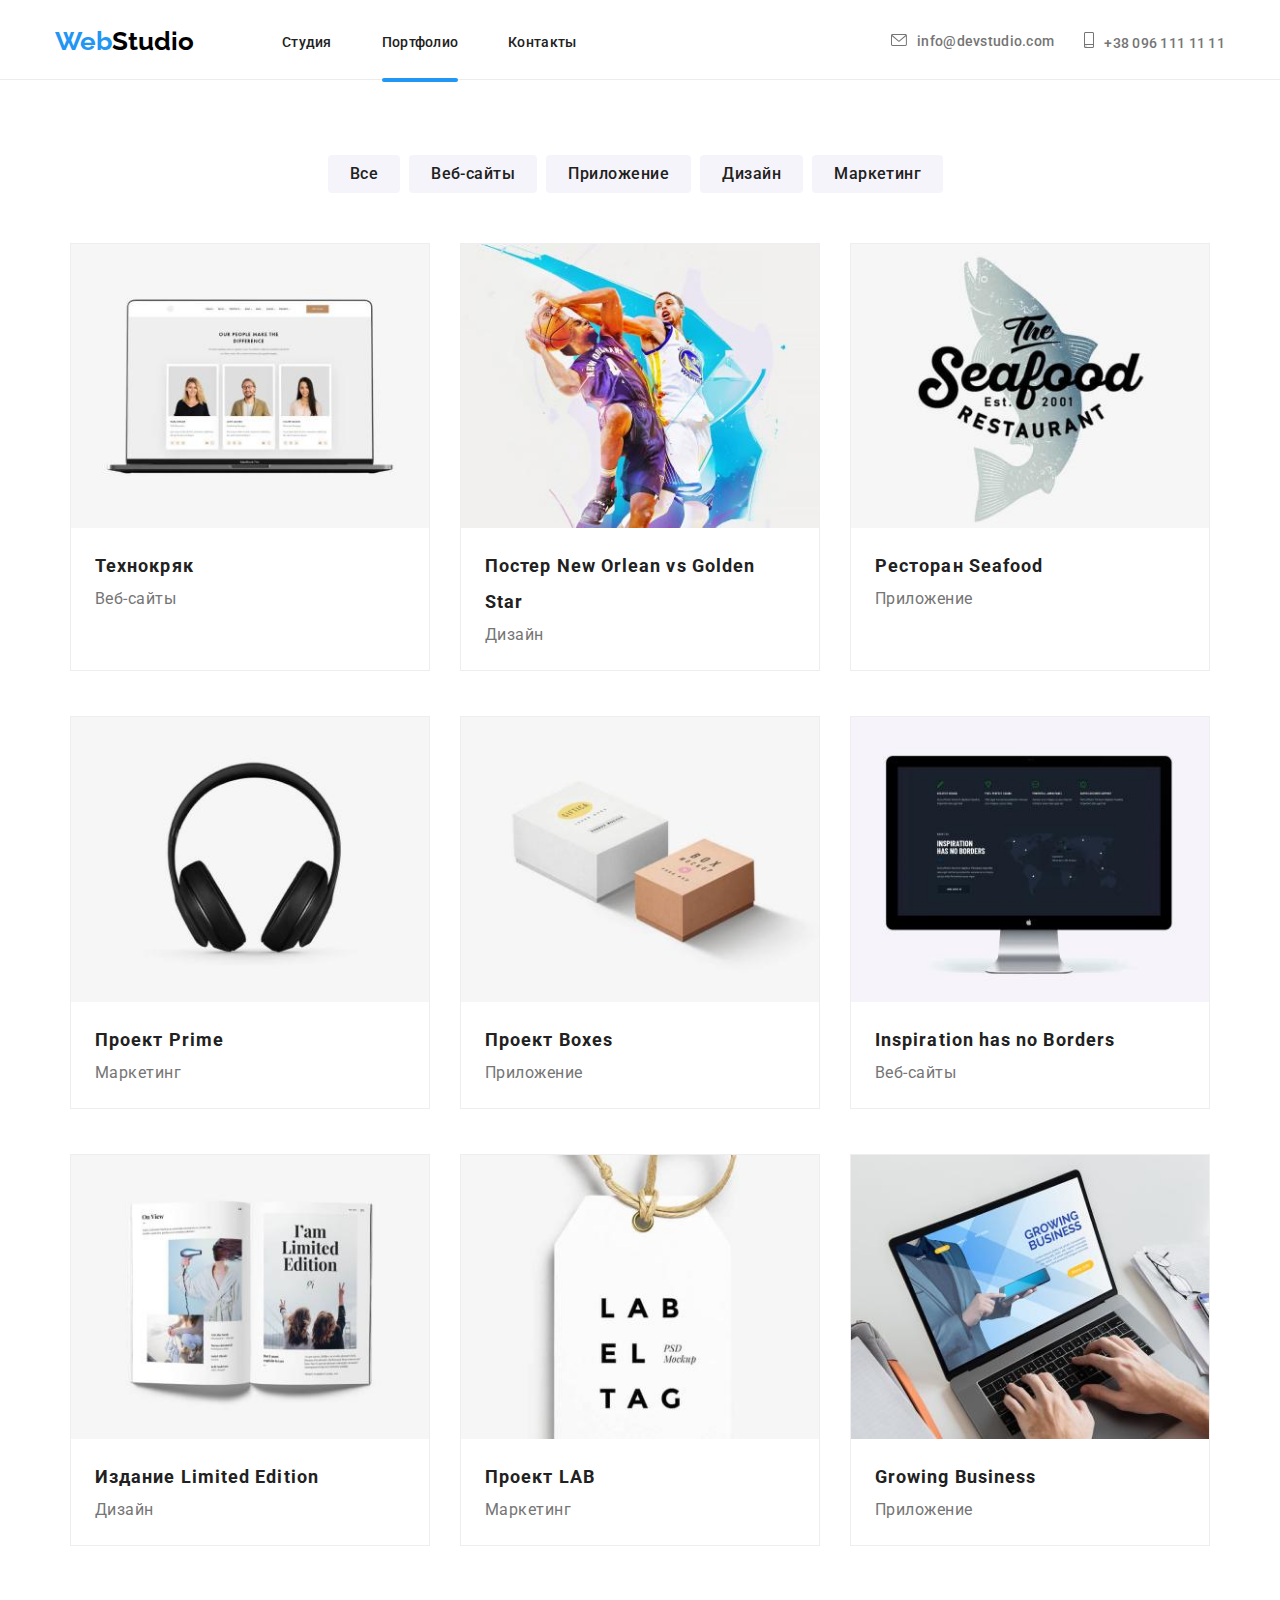
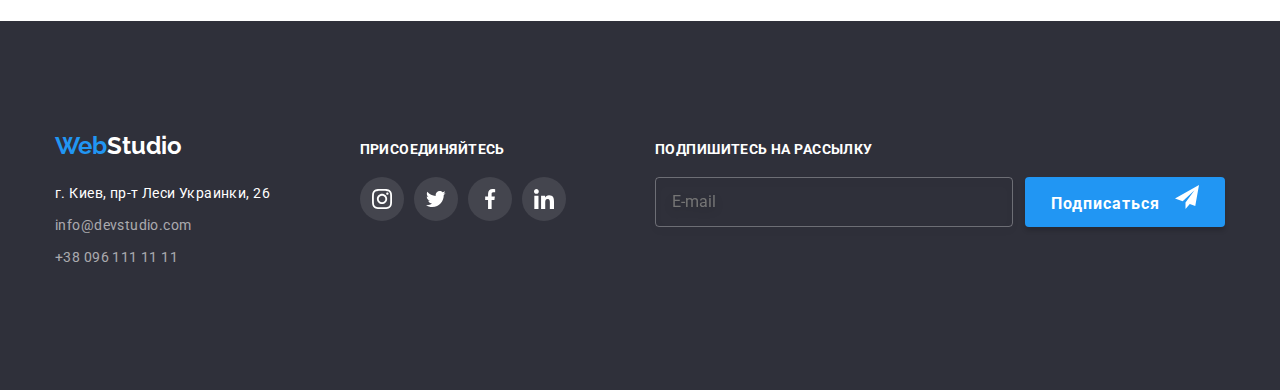
==== commit f7e06349: "Дз 8" ====
--- a/portfolio.html
+++ b/portfolio.html
@@ -23,35 +23,84 @@
             <span class="logo__word">Web</span
             ><span class="logo__secword">Studio</span></a
           >
-          <ul class="site-nav__list">
-            <li class="site-nav__item">
-              <a href="./index.html" class="site-nav__link">Студия</a>
-            </li>
-            <li class="site-nav__item">
-              <a
-                href="./portfolio.html"
-                class="site-nav__link site-nav__link--current site-nav__link--page"
-                >Портфолио</a
-              >
-            </li>
-            <li class="site-nav__item">
-              <a href="/Контакты" class="site-nav__link">Контакты</a>
-            </li>
-          </ul>
-          <ul class="site-nav__contacts">
-            <li class="site-nav__contacts--list">
-              <a href="mailto:info@devstudio.com" class="site-nav__link"
-                ><svg class="site-nav__icon--envelope" width="16" height="12">
-                  <use href="./images/icons.svg#icon-envelope"></use></svg>info@devstudio.com</a>
-            </li>
-            <li class="site-nav__contacts--list">
-              <a href="tel:+380961111111" class="site-nav__link">
-                <svg class="site-nav__icon--smartphone" width="12" height="16">
-                  <use href="./images/icons.svg#icon-smartphone"></use></svg>+38 096 111 11 11</a
-              >
-            </li>
-          </ul>
-        </nav>
+          <button type="button" class="menu-button" aria-expanded="false" aria-controls="menu-container" data-menu-button>
+            <svg width=40 height=40 aria-label="Переключатель мобильного меню">
+          
+              <use class="icon-menu" href="./images/icons.svg#menu"></use>
+          
+              <use class="icon-cross" href="./images/icons.svg#cross"></use>
+          
+            </svg>
+          </button>
+          
+          <div class="menu-container" id="menu-container" data-menu>
+          <ul class="mobile-nav__list">
+            <li class="mobile-nav__item">
+              <a href="./index.html" class="mobile-nav__link mobile-nav__link--current">Студия</a>
+            </li>
+            <li class="mobile-nav__item">
+              <a href="./portfolio.html" class="mobile-nav__link">Портфолио</a>
+            </li>
+            <li class="mobile-nav__item">
+              <a href="/Контакты" class="mobile-nav__link">Контакты</a>
+            </li>
+          </ul>
+          <ul class="mobile-nav__contacts">
+            <li class="mobile-nav__contacts--list">
+              <a href="tel:+380961111111" class="mobile-nav__link-phone">+38 096 111 11 11</a>
+          
+            </li>
+            <li class="mobile-nav__contacts--list">
+              <a href="mailto:info@devstudio.com" class="mobile-nav__link-mail">info@devstudio.com</a>
+            </li>
+          </ul>
+            <ul class="social__menu">
+          
+              <li class="social__menu-item">
+                <a href="#" class="social__menu-link">Instagram</a>
+              </li>
+          
+              <li class="social__menu-item">
+                <a href="#" class="social__menu-link">Twitter</a>
+              </li>
+          
+              <li class="social__menu-item">
+                <a href="#" class="social__menu-link">Facebook</a>
+              </li>
+          
+              <li class="social__menu-item">
+                <a href="#" class="social__menu-link">LinkedIn</a>
+              </li>
+                    
+            </ul>
+          </div> 
+      <ul class="nav__list">
+        <li class="nav__item">
+          <a href="./index.html" class="nav__link ">Студия</a>
+        </li>
+        <li class="nav__item">
+          <a href="./portfolio.html" class="nav__link nav__link--current">Портфолио</a>
+        </li>
+        <li class="nav__item">
+          <a href="/Контакты" class="nav__link">Контакты</a>
+        </li>
+      </ul>
+      <ul class="nav__contacts">
+        <li class="nav__contacts--list">
+          <a href="mailto:info@devstudio.com" class="nav__link-mail"><svg class="nav__icon--envelope" width="14" height="10">
+              <use href="./images/icons.svg#icon-envelope"></use>
+            </svg>info@devstudio.com</a>
+        </li>
+        <li class="nav__contacts--list">
+          <a href="tel:+380961111111" class="nav__link-phone">
+            <svg class="nav__icon--smartphone" width="10" height="14">
+              <use href="./images/icons.svg#icon-smartphone"></use>
+            </svg>+38 096 111 11 11</a>
+      
+        </li>
+      
+      </ul>
+         </nav>
       </div>
     </header>
        <!--Кнопки-->
@@ -81,10 +130,10 @@
           <ul class="content__cards--list">
             <li class="content__cards--item">
               <div class="content__cards--box">
-                <img
+                <img srcset="./images/formated/technocrack1x.jpg 1x, ./images/formated/technocrack@2x.jpg 2x"
                   src="./images/technocrack.jpg"
                   alt="Технокряк"
-                  width="370"
+                  width="450"
                 />
                 <div class="content__cards--overlay">
                   <p>
@@ -101,10 +150,10 @@
             </li>
             <li class="content__cards--item">
               <div class="content__cards--box">
-                <img
+                <img srcset="./images/formated/poster1x.jpg 1x, ./images/formated/poster@2x.jpg 2x"
                   src="./images/poster.jpg"
                   alt="Постер New Orlean vs Golden Star"
-                  width="370"
+                  width="450"
                 />
                 <div class="content__cards--overlay">
                   <p>
@@ -121,10 +170,10 @@
             </li>
             <li class="content__cards--item">
               <div class="content__cards--box">
-                <img
+                <img srcset="./images/formated/seafood1x.jpg 1x, ./images/formated/seafood@2x.jpg 2x"
                   src="./images/seafood.jpg"
                   alt="Ресторан Seafood"
-                  width="370"
+                 width="450"
                 />
                 <div class="content__cards--overlay">
                   <p>
@@ -140,24 +189,30 @@
               </div>
             </li>
             <li class="content__cards--item">
-              <img src="./images/prime.jpg" alt="Проект Prime" width="370" />
+              <img srcset="./images/formated/prime1x.jpg 1x, ./images/formated/prime@2x.jpg 2x" 
+              src="./images/prime.jpg" 
+              alt="Проект Prime"
+              width="450"  />
               <div class="card">
                 <h2 class="card__title">Проект Prime</h2>
                 <p class="card__category">Маркетинг</p>
               </div>
             </li>
             <li class="content__cards--item">
-              <img src="./images/boxes.jpg" alt="Проект Boxes" width="370" />
+              <img srcset="./images/formated/boxes1x.jpg 1x, ./images/formated/boxes@2x.jpg 2x" 
+              src="./images/boxes.jpg" 
+              alt="Проект Boxes"
+              width="450" />
               <div class="card">
                 <h2 class="card__title">Проект Boxes</h2>
                 <p class="card__category">Приложение</p>
               </div>
             </li>
             <li class="content__cards--item">
-              <img
+              <img srcset="./images/formated/inspiration1x.jpg 1x, ./images/formated/inspiration@2x.jpg 2x"
                 src="./images/inspirationhasnoborders.jpg"
                 alt="Inspiration has no Borders"
-                width="370"
+               width="450"
               />
               <div class="card">
                 <h2 class="card__title">Inspiration has no Borders</h2>
@@ -165,10 +220,10 @@
               </div>
             </li>
             <li class="content__cards--item">
-              <img
+              <img srcset="./images/formated/limedition1x.jpg 1x, ./images/formated/limedition@2x.jpg 2x"
                 src="./images/limitededition.jpg"
                 alt="Издание Limited Edition"
-                width="370"
+               width="450"
               />
               <div class="card">
                 <h2 class="card__title">Издание Limited Edition</h2>
@@ -176,17 +231,17 @@
               </div>
             </li>
             <li class="content__cards--item">
-              <img src="./images/lab.jpg" alt="Проект LAB" width="370" />
+              <img srcset="./images/formated/prolab1x.jpg 1x, ./images/formated/prolab@2x.jpg 2x" src="./images/lab.jpg" alt="Проект LAB" width="370" />
               <div class="card">
                 <h2 class="card__title">Проект LAB</h2>
                 <p class="card__category">Маркетинг</p>
               </div>
             </li>
             <li class="content__cards--item">
-              <img
+              <img srcset="./images/formated/growbusiness1x.jpg 1x, ./images/formated/growbusiness@2x.jpg 2x"
                 src="./images/growingbusiness.jpg"
                 alt="Growing Business"
-                width="370"
+                width="450"
               />
               <div class="card">
                 <h2 class="card__title">Growing Business</h2>
@@ -238,26 +293,22 @@
             <li class="join__item">
               <a href="#" class="join__link">
                 <svg width="20" height="20">
-                  <use href="./images/icons.svg#icon-instagram"></use></svg
-              ></a>
+                  <use href="./images/icons.svg#icon-instagram"></use></svg></a>
             </li>
             <li class="join__item">
               <a href="#" class="join__link">
                 <svg width="20" height="20">
-                  <use href="./images/icons.svg#icon-bird"></use></svg
-              ></a>
+                  <use href="./images/icons.svg#icon-bird"></use></svg ></a>
             </li>
             <li class="join__item">
               <a href="#" class="join__link">
                 <svg width="20" height="20">
-                  <use href="./images/icons.svg#icon-facebook"></use></svg
-              ></a>
+                  <use href="./images/icons.svg#icon-facebook"></use></svg ></a>
             </li>
             <li class="join__item">
               <a href="#" class="join__link">
                 <svg width="20" height="20">
-                  <use href="./images/icons.svg#icon-linkedin"></use></svg
-              ></a>
+                  <use href="./images/icons.svg#icon-linkedin"></use></svg   ></a>
             </li>
           </ul>
         </div>
@@ -282,5 +333,6 @@
         </div>
       </div>
     </footer>
+    <script src="./js/mobile-menu.js"></script>
   </body>
 </html>
--- a/css/main.min.css
+++ b/css/main.min.css
@@ -1,2 +1 @@
-html{-webkit-box-sizing:border-box;box-sizing:border-box}*,*::before,*::after{-webkit-box-sizing:inherit;box-sizing:inherit}body{margin:0;font-family:Roboto;color:#212121}a{text-decoration:none}ul{padding:0;margin:0;list-style:none}h1,h2,h3,h4,h5,h6{margin:0}img{display:block;max-width:100%}p{color:#757575;font-size:14px}.container{width:1200px;padding-right:15px;padding-left:15px;margin-left:auto;margin-right:auto}.container-box{display:-webkit-box;display:-ms-flexbox;display:flex}.section{margin-top:0;margin-bottom:0}.what-we-do{margin:0;padding:0}.site-nav__logo{display:-webkit-box;display:-ms-flexbox;display:flex;padding-top:24px;padding-bottom:25px;margin:0;font-family:Raleway;font-weight:bold;font-size:26px;line-height:1.19;color:#000;text-decoration:none}.logo__word{color:#2196f3}.logo__secword{color:#000}.page-header{border-bottom:1px solid #ececec;min-height:80px}.site-nav{-webkit-box-align:center;-ms-flex-align:center;align-items:center;display:-webkit-box;display:-ms-flexbox;display:flex}.site-nav__list{margin-left:93px;-webkit-box-align:center;-ms-flex-align:center;align-items:center;display:-webkit-box;display:-ms-flexbox;display:flex}.site-nav__link{padding-top:32px;padding-bottom:32px;font-weight:500;font-size:14px;line-height:1.14;letter-spacing:0.02em;color:#212121;-webkit-transition:color 250ms cubic-bezier(0.4, 0, 0.2, 1),fill 250ms cubic-bezier(0.4, 0, 0.2, 1);transition:color 250ms cubic-bezier(0.4, 0, 0.2, 1),fill 250ms cubic-bezier(0.4, 0, 0.2, 1)}.site-nav__link:hover,.site-nav__link:focus{color:#2196f3}.site-nav__link--page{color:#2196f3}.site-nav__link--current{position:relative;font-weight:500;font-size:14px;text-decoration:none;letter-spacing:0.02em;line-height:1.15;color:#212121;padding:10px 0 10px 0;text-decoration:none;-webkit-transition:color 250ms cubic-bezier(0.4, 0, 0.2, 1),fill 250ms cubic-bezier(0.4, 0, 0.2, 1);transition:color 250ms cubic-bezier(0.4, 0, 0.2, 1),fill 250ms cubic-bezier(0.4, 0, 0.2, 1)}.site-nav__link--current::after{content:'';position:absolute;display:block;width:100%;height:4px;margin-top:28px;border-radius:2px;background-color:#2196f3;-webkit-transition:opacity 250ms cubic-bezier(0.4, 0, 0.2, 1);transition:opacity 250ms cubic-bezier(0.4, 0, 0.2, 1)}.site-nav__contacts{-webkit-box-pack:center;-ms-flex-pack:center;justify-content:center;margin-left:auto;-webkit-box-align:center;-ms-flex-align:center;align-items:center;display:-webkit-box;display:-ms-flexbox;display:flex}.site-nav__item+.site-nav__item{margin-left:50px;padding:0}.site-nav__contacts--list{fill:#757575;color:#757575;display:-webkit-inline-box;display:-ms-inline-flexbox;display:inline-flex;padding:0;-webkit-box-align:center;-ms-flex-align:center;align-items:center;margin-left:30px;border:none}.site-nav__contacts--list:hover,.site-nav__contacts--list:focus{fill:#2196f3}.site-nav__contacts--list:first-child{margin-left:0px}.site-nav__link{margin:0;display:block;padding-top:32px;padding-bottom:32px;font-weight:500;font-size:14px;line-height:1.14;letter-spacing:0.02em;color:#757575;-webkit-transition:color 250ms cubic-bezier(0.4, 0, 0.2, 1),fill 250ms cubic-bezier(0.4, 0, 0.2, 1);transition:color 250ms cubic-bezier(0.4, 0, 0.2, 1),fill 250ms cubic-bezier(0.4, 0, 0.2, 1)}.site-nav__link:hover,.site-nav__link:focus{color:#2196f3}.site-nav__icon--envelope{margin-right:10px}.site-nav__icon--smartphone{margin-right:10px}.hero{max-width:1600px;height:600px;padding-bottom:200px;padding-top:200px;margin-right:auto;margin-left:auto;text-align:center;background:#2f303a;background-image:-webkit-gradient(linear, left top, right top, from(rgba(47,48,58,0.4)), to(rgba(47,48,58,0.4))),url(../images/hero.jpg);background-image:linear-gradient(to right, rgba(47,48,58,0.4), rgba(47,48,58,0.4)),url(../images/hero.jpg);background-position:center}.hero__title{text-align:center;margin-top:0;margin-bottom:30px;font-weight:900;font-size:44px;line-height:1.36;letter-spacing:0.06em;text-transform:uppercase;color:#fff}.hero__button{padding:10px 32px;margin:inherit;width:200px;height:50px;background-color:#2196f3;border-radius:4px;color:#fff;cursor:pointer;font-size:16px;line-height:1.87;display:-webkit-box;display:-ms-flexbox;display:flex;-webkit-box-align:center;-ms-flex-align:center;align-items:center;text-align:center;letter-spacing:0.06em;-webkit-transition:background-color 250ms cubic-bezier(0.4, 0, 0.2, 1),color 250ms cubic-bezier(0.4, 0, 0.2, 1);transition:background-color 250ms cubic-bezier(0.4, 0, 0.2, 1),color 250ms cubic-bezier(0.4, 0, 0.2, 1)}.hero__button:hover,.hero__button:focus{color:#f5f5d7;background-color:#0089fa}.features{padding:94px 0 94px 0}.features__title{overflow:hidden;position:absolute;clip:rect(1px 1px 1px 1px);clip:rect(1px, 1px, 1px, 1px);padding:0;border:0;height:1px;width:1px}.advantages{display:-webkit-box;display:-ms-flexbox;display:flex}.advantages__title{margin-top:0;margin-bottom:0;font-weight:bold;font-size:14px;line-height:1.14;letter-spacing:0.03em;text-transform:uppercase;color:#212121}.advantages__text{margin:0;margin-top:10px;font-size:14px;line-height:1.71;letter-spacing:0.03em;color:#757575}.advantages__item:not(:last-child){margin-right:30px}.advantages__item.advantages__icon--antena::before{content:'';display:block;width:270px;height:120px;margin-bottom:30px;background:#f5f4fa;background-image:url("../images/Group.png");background-size:70px 70px contain;background-repeat:no-repeat;background-position:center;border-radius:4px}.advantages__item.advantages__icon--clock::before{content:'';display:block;width:270px;height:120px;margin-bottom:30px;background:#f5f4fa;background-image:url("../images/clock.png");background-size:70px 70px contain;background-repeat:no-repeat;background-position:center;border-radius:4px}.advantages__item.advantages__icon--diagram::before{content:'';display:block;width:270px;height:120px;margin-bottom:30px;background:#f5f4fa;background-image:url("../images/diagram.png");background-size:70px 70px contain;background-repeat:no-repeat;background-position:center;border-radius:4px}.advantages__item.advantages__icon--astronaut::before{content:'';display:block;width:270px;height:120px;margin-bottom:30px;background:#f5f4fa;background-image:url("../images/astronaut.png");background-size:70px 70px contain;background-repeat:no-repeat;background-position:center;border-radius:4px}.specialisation{padding-bottom:94px}.specialisation__container{margin:0;padding:0}.specialisation__title{margin:0;font-size:36px;line-height:1.16;text-align:center;letter-spacing:0.03em;color:#212121}.thumb{margin-top:50px;display:-webkit-box;display:-ms-flexbox;display:flex}.thumb .thumb__photo{max-width:100%;margin-right:30px}.thumb .thumb__photo.thumb__photo:first-child{margin-left:0px}.thumb .thumb__photo.thumb__photo:last-child{margin-right:0px}.thumb__photo{position:relative}.thumb__title{position:absolute;content:'';bottom:0;right:0;margin:0;padding:27px;width:100%;height:25%;background:rgba(47,48,58,0.8);font-weight:bold;font-size:14px;line-height:16px;text-align:center;letter-spacing:0.03em;text-transform:uppercase;color:#fff}.our-team{padding:94px 0;background:#f5f4fa}.our-team__title{margin:0;padding:0;font-size:36px;line-height:1.16;text-align:center;letter-spacing:0.03em;color:#212121}.our-team__list{padding:0;margin-top:50px;display:-webkit-box;display:-ms-flexbox;display:flex;max-width:100%}.our-team__list .our-team__item{margin-left:0;margin-right:30px;margin-top:0;margin-bottom:0;background-color:#fff;-webkit-box-shadow:0px 1px 3px rgba(0,0,0,0.12),0px 1px 1px rgba(0,0,0,0.14),0px 2px 1px rgba(0,0,0,0.2);box-shadow:0px 1px 3px rgba(0,0,0,0.12),0px 1px 1px rgba(0,0,0,0.14),0px 2px 1px rgba(0,0,0,0.2);border-radius:0px 0px 4px 4px}.our-team__list .our-team__item:first-child{margin-left:0px}.our-team__list .our-team__item:last-child{margin-right:0px}.cards{padding:30px 0 16px}.cards__title{font-weight:500;font-size:16px;line-height:1.18;text-align:center;letter-spacing:0.03em;color:#212121}.cards__profession{padding-top:10px;margin:0;font-size:16px;line-height:1.18;text-align:center;letter-spacing:0.03em;color:#757575}.socials{display:-webkit-box;display:-ms-flexbox;display:flex;-webkit-box-pack:center;-ms-flex-pack:center;justify-content:center;-webkit-box-align:center;-ms-flex-align:center;align-items:center}.social__item:not(:last-child){margin-right:10px}.social__link{display:-webkit-box;display:-ms-flexbox;display:flex;-webkit-box-pack:center;-ms-flex-pack:center;justify-content:center;-webkit-box-align:center;-ms-flex-align:center;align-items:center;margin-bottom:30px;width:44px;height:44px;border-radius:50%;-webkit-transition:color 250ms cubic-bezier(0.4, 0, 0.2, 1),fill 250ms cubic-bezier(0.4, 0, 0.2, 1);transition:color 250ms cubic-bezier(0.4, 0, 0.2, 1),fill 250ms cubic-bezier(0.4, 0, 0.2, 1);fill:#afb1b8}.social__link:hover,.social__link:focus{background-color:#2196f3;fill:#fff}.clients{padding:94px 0 94px 0}.clients__title{margin:0;font-size:36px;line-height:1.16;text-align:center;letter-spacing:0.03em;color:#212121}.clients__list{display:-webkit-box;display:-ms-flexbox;display:flex;margin:0px;padding:0px;margin-top:50px}.clients__item:not(:last-child){margin-right:30px}.clients__link{content:'';-webkit-box-pack:center;-ms-flex-pack:center;justify-content:center;-webkit-box-align:center;-ms-flex-align:center;align-items:center;display:-webkit-box;display:-ms-flexbox;display:flex;width:170px;height:90px;border-radius:4px;fill:#afb1b8;border:1px solid #afb1b8;-webkit-transition:color 250ms cubic-bezier(0.4, 0, 0.2, 1),fill 250ms cubic-bezier(0.4, 0, 0.2, 1);transition:color 250ms cubic-bezier(0.4, 0, 0.2, 1),fill 250ms cubic-bezier(0.4, 0, 0.2, 1)}.clients__link:hover,.clients__link:focus{fill:#2196f3;border:1px solid #2196f3}.footer{display:-webkit-box;display:-ms-flexbox;display:flex;-webkit-box-align:baseline;-ms-flex-align:baseline;align-items:baseline;margin-left:auto;margin-right:auto;padding-top:60px;padding-bottom:60px;background-color:#2f303a}.footer__design{display:-webkit-box;display:-ms-flexbox;display:flex;-webkit-box-align:baseline;-ms-flex-align:baseline;align-items:baseline;-webkit-box-pack:justify;-ms-flex-pack:justify;justify-content:space-between}.footer__design__container{margin-right:70px}.footer__logo{display:-webkit-box;display:-ms-flexbox;display:flex;margin-bottom:20px;font-family:Raleway;font-weight:bold;font-size:26px;line-height:1.19;color:#000;text-decoration:none}.footer__logo--web{color:#2196f3}.footer__logo--studio{color:#fff}.footer-nav__item+.footer-nav__item{margin-top:9px}.footer-nav__item:first-child{margin-top:0}.footer-nav__item:last-child{margin-bottom:0}.footer-nav__link--address{font-style:normal;font-size:14px;line-height:1.71;letter-spacing:0.03em;background-color:#2f303a;color:#fff;-webkit-transition:color 250ms cubic-bezier(0.4, 0, 0.2, 1),fill 250ms cubic-bezier(0.4, 0, 0.2, 1);transition:color 250ms cubic-bezier(0.4, 0, 0.2, 1),fill 250ms cubic-bezier(0.4, 0, 0.2, 1)}.footer-nav__link--address:hover,.footer-nav__link--address:focus{color:#2196f3}.footer-nav__link--contact{font-style:normal;font-size:14px;line-height:1.71;letter-spacing:0.03em;background:var(--background);color:rgba(255,255,255,0.6);-webkit-transition:color 250ms cubic-bezier(0.4, 0, 0.2, 1),fill 250ms cubic-bezier(0.4, 0, 0.2, 1);transition:color 250ms cubic-bezier(0.4, 0, 0.2, 1),fill 250ms cubic-bezier(0.4, 0, 0.2, 1)}.footer-nav__link--contact:hover,.footer-nav__link--contact:focus{color:#2196f3}.join{display:inline-block;-webkit-box-align:baseline;-ms-flex-align:baseline;align-items:baseline;left:516px;top:72px;width:206px;height:80px}.join__title{margin-bottom:20px;font-weight:bold;font-size:14px;line-height:16px;letter-spacing:0.03em;text-transform:uppercase;color:#fff}.join__list{display:-webkit-box;display:-ms-flexbox;display:flex}.join__item{display:inline-block;width:44px;height:44px;background-color:rgba(255,255,255,0.1);border-radius:50%}.join__item:not(:last-child){margin-right:10px}.join__link{display:-webkit-box;display:-ms-flexbox;display:flex;-webkit-box-pack:center;-ms-flex-pack:center;justify-content:center;-webkit-box-align:center;-ms-flex-align:center;align-items:center;width:100%;height:100%;fill:#fff;border-radius:50%;-webkit-transition:background-color 250ms cubic-bezier(0.4, 0, 0.2, 1),fill 250ms cubic-bezier(0.4, 0, 0.2, 1);transition:background-color 250ms cubic-bezier(0.4, 0, 0.2, 1),fill 250ms cubic-bezier(0.4, 0, 0.2, 1)}.join__link:hover,.join__link:focus{background-color:#2196f3;fill:#fff}.form{margin:0px;padding-left:93px}.form__title{margin-bottom:20px;font-weight:bold;font-size:14px;line-height:16px;letter-spacing:0.03em;text-transform:uppercase;color:#fff}.form__button{display:-webkit-box;display:-ms-flexbox;display:flex}.form__input{width:358px;height:50px;padding-left:16px;color:rgba(255,255,255,0.6);background:transparent;border:1px solid rgba(255,255,255,0.3);-webkit-box-sizing:border-box;box-sizing:border-box;-webkit-filter:drop-shadow(0px 4px 4px rgba(0,0,0,0.15));filter:drop-shadow(0px 4px 4px rgba(0,0,0,0.15));border-radius:4px}.form__btn{display:-webkit-box;display:-ms-flexbox;display:flex;-webkit-box-pack:center;-ms-flex-pack:center;justify-content:center;-webkit-box-align:center;-ms-flex-align:center;align-items:center;width:200px;height:50px;margin-left:12px;background-color:#2196f3;border-radius:4px;color:#fff;cursor:pointer;font-weight:bold;font-size:16px;line-height:1.87;-webkit-box-shadow:0px 4px 4px rgba(0,0,0,0.15);box-shadow:0px 4px 4px rgba(0,0,0,0.15);border:none;border-radius:4px;letter-spacing:0.06em;-webkit-transition:background-color 250ms cubic-bezier(0.4, 0, 0.2, 1),color 250ms cubic-bezier(0.4, 0, 0.2, 1),-webkit-box-shadow 250ms cubic-bezier(0.4, 0, 0.2, 1);transition:background-color 250ms cubic-bezier(0.4, 0, 0.2, 1),color 250ms cubic-bezier(0.4, 0, 0.2, 1),-webkit-box-shadow 250ms cubic-bezier(0.4, 0, 0.2, 1);transition:background-color 250ms cubic-bezier(0.4, 0, 0.2, 1),color 250ms cubic-bezier(0.4, 0, 0.2, 1),box-shadow 250ms cubic-bezier(0.4, 0, 0.2, 1);transition:background-color 250ms cubic-bezier(0.4, 0, 0.2, 1),color 250ms cubic-bezier(0.4, 0, 0.2, 1),box-shadow 250ms cubic-bezier(0.4, 0, 0.2, 1),-webkit-box-shadow 250ms cubic-bezier(0.4, 0, 0.2, 1)}.form__btn:hover,.form__btn:focus{color:#f5f5d7;background-color:#0089fa;-webkit-box-shadow:0px 4px 4px rgba(0,0,0,0.15);box-shadow:0px 4px 4px rgba(0,0,0,0.15)}.form__icon--send{width:24px;height:24px;margin-left:10px;fill:#fff}.backdrop{position:fixed;left:0px;top:0px;opacity:1;width:100%;height:100%;background-color:rgba(0,0,0,0.2);-webkit-transition:opacity 250ms cubic-bezier(0.4, 0, 0.2, 1);transition:opacity 250ms cubic-bezier(0.4, 0, 0.2, 1)}.backdrop.is-hidden{visibility:hidden;opacity:0;pointer-events:none}.modal{position:absolute;top:50%;left:50%;-webkit-transform:translate(-50%, -50%) scale(1);transform:translate(-50%, -50%) scale(1);-webkit-transition:-webkit-transform 250ms cubic-bezier(0.4, 0, 0.2, 1);transition:-webkit-transform 250ms cubic-bezier(0.4, 0, 0.2, 1);transition:transform 250ms cubic-bezier(0.4, 0, 0.2, 1);transition:transform 250ms cubic-bezier(0.4, 0, 0.2, 1), -webkit-transform 250ms cubic-bezier(0.4, 0, 0.2, 1);width:528px;height:581px;background-color:#fff;-webkit-box-shadow:0px 1px 3px rgba(0,0,0,0.12),0px 1px 1px rgba(0,0,0,0.14),0px 2px 1px rgba(0,0,0,0.2);box-shadow:0px 1px 3px rgba(0,0,0,0.12),0px 1px 1px rgba(0,0,0,0.14),0px 2px 1px rgba(0,0,0,0.2);border-radius:4px}.modal__btn--close{position:absolute;top:8px;right:8px;cursor:pointer;-webkit-box-align:center;-ms-flex-align:center;align-items:center;-webkit-box-sizing:border-box;box-sizing:border-box;width:30px;height:30px;border-radius:50%;background-color:var(--white-color);border:1px solid rgba(0,0,0,0.1)}.modal__icon--close{position:absolute;left:18%;top:20%;width:18px;height:18px}.modal__icon--close:hover,.modal__icon--close:focus{fill:#2196f3;-webkit-transition:fill 250ms cubic-bezier(0.4, 0, 0.2, 1);transition:fill 250ms cubic-bezier(0.4, 0, 0.2, 1)}.modal-form{display:-webkit-box;display:-ms-flexbox;display:flex;-webkit-box-orient:vertical;-webkit-box-direction:normal;-ms-flex-direction:column;flex-direction:column;margin-top:0px;text-align:left;-webkit-box-align:center;-ms-flex-align:center;align-items:center;-webkit-box-pack:center;-ms-flex-pack:center;justify-content:center}.modal-form__title{font-weight:bold;font-size:20px;line-height:23px;text-align:center;letter-spacing:0.03em;color:#212121;padding:40px 40px 12px 40px}.modal-form__group{position:relative;margin:0px;padding-bottom:10px;padding-right:40px;padding-left:40px;font-size:12px;line-height:1.16;letter-spacing:0.01em;color:#757575}.modal-form__group:focus-within .modal-form__icon--user{fill:#2196f3}.modal-form__group:focus-within .modal-form__icon--phone{fill:#2196f3}.modal-form__group:focus-within .modal-form__icon--email{fill:#2196f3}.modal-form__icon--user{position:absolute;top:55%;left:53px;-webkit-transform:translateY(-50%);transform:translateY(-50%);-webkit-transition:fill 250ms cubic-bezier(0.4, 0, 0.2, 1);transition:fill 250ms cubic-bezier(0.4, 0, 0.2, 1)}.modal-form__icon--phone{position:absolute;top:55%;left:53px;-webkit-transition:fill 250ms cubic-bezier(0.4, 0, 0.2, 1);transition:fill 250ms cubic-bezier(0.4, 0, 0.2, 1);-webkit-transform:translateY(-50%);transform:translateY(-50%);transition:fill 250ms cubic-bezier(0.4, 0, 0.2, 1)}.modal-form__icon--email{position:absolute;top:55%;left:53px;-webkit-transform:translateY(-50%);transform:translateY(-50%);-webkit-transition:fill 250ms cubizc-bezier(0.4, 0, 0.2, 1);transition:fill 250ms cubizc-bezier(0.4, 0, 0.2, 1)}.modal-form__input{width:448px;height:40px;margin-top:4px;padding-left:42px;background:transparent;cursor:pointer;outline:none;border:1px solid rgba(33,33,33,0.2);-webkit-box-sizing:border-box;box-sizing:border-box;border-radius:4px;-webkit-transition:border-color 250ms cubic-bezier(0.4, 0, 0.2, 1);transition:border-color 250ms cubic-bezier(0.4, 0, 0.2, 1)}.modal-form__input:focus,.modal-form__input:hover{border-color:#2196f3}.modal-form__text--area{margin-top:4px;padding:12px 16px;width:448px;height:120px;font-size:12px;line-height:1.14;letter-spacing:0.01em;resize:none;outline:none;color:rgba(117,117,117,0.5);border:1px solid rgba(33,33,33,0.2);-webkit-box-sizing:border-box;box-sizing:border-box;border-radius:4px;-webkit-transition:border-color 250ms cubic-bezier(0.4, 0, 0.2, 1);transition:border-color 250ms cubic-bezier(0.4, 0, 0.2, 1)}.modal-form__text--area:focus,.modal-form__text--area:hover{border-color:#2196f3}.modal-form__checkbox{padding-bottom:20px;margin-left:24px;font-size:14px;line-height:1.71;letter-spacing:0.03em;color:#757575}.modal-form__checkbox--input{position:absolute;left:53px;top:74.4%;width:16px;height:15px;-webkit-appearance:none;-moz-appearance:none;appearance:none;outline:none}.modal-form__checkbox--input:checked+.modal-form__icon--agree{background-image:url(../images/check.svg);background-color:#2196f3;background-size:contain;-webkit-box-align:center;-ms-flex-align:center;align-items:center;border:none}.modal-form__icon--agree{position:absolute;top:75.4%;left:53px;-webkit-transform:translateY(-50%);transform:translateY(-50%);cursor:pointer;width:16px;height:15px;border-radius:4px;border:2px solid #212121}.modal-form__conditions{font-size:14px;line-height:1.71;letter-spacing:0.03em;-webkit-text-decoration-line:underline;text-decoration-line:underline;color:#2196f3;-webkit-transition:color 250ms cubic-bezier(0.4, 0, 0.2, 1);transition:color 250ms cubic-bezier(0.4, 0, 0.2, 1)}.modal-form__conditions:focus,.modal-form__conditions:hover{color:#0089fa}.modal-form__btn{-webkit-box-align:center;-ms-flex-align:center;align-items:center;font-family:Roboto;font-style:normal;font-weight:bold;letter-spacing:0.06em;-webkit-box-pack:center;-ms-flex-pack:center;justify-content:center;padding:10px 32px;margin:0px 164px 0px 164px;width:200px;height:50px;background-color:#2196f3;border-radius:4px;border:none;color:#fff;cursor:pointer;font-size:16px;line-height:1.87;-webkit-transition:background-color 250ms cubic-bezier(0.4, 0, 0.2, 1),color 250ms cubic-bezier(0.4, 0, 0.2, 1);transition:background-color 250ms cubic-bezier(0.4, 0, 0.2, 1),color 250ms cubic-bezier(0.4, 0, 0.2, 1)}.modal-form__btn:hover,.modal-form__btn:focus{color:#f5f5d7;background-color:#0089fa;-webkit-box-shadow:0px 4px 4px rgba(0,0,0,0.15);box-shadow:0px 4px 4px rgba(0,0,0,0.15)}.buttons{padding-top:94px;padding-bottom:94px}.buttons__block{padding:0;margin:0;display:none}.buttons__list{margin-bottom:50px;padding:0;display:-webkit-box;display:-ms-flexbox;display:flex;-webkit-box-pack:center;-ms-flex-pack:center;justify-content:center}.buttons__list .buttons__btn{padding:6px 22px 6px 22px;border-radius:4px;border:none;cursor:pointer;background:#f5f4fa;font-family:inherit;font-weight:500;font-size:16px;line-height:1.62;letter-spacing:0.03em;color:#212121;-webkit-transition:background 250ms cubic-bezier(0.4, 0, 0.2, 1),color 250ms cubic-bezier(0.4, 0, 0.2, 1),border-radius 250ms cubic-bezier(0.4, 0, 0.2, 1),-webkit-box-shadow 250ms cubic-bezier(0.4, 0, 0.2, 1);transition:background 250ms cubic-bezier(0.4, 0, 0.2, 1),color 250ms cubic-bezier(0.4, 0, 0.2, 1),border-radius 250ms cubic-bezier(0.4, 0, 0.2, 1),-webkit-box-shadow 250ms cubic-bezier(0.4, 0, 0.2, 1);transition:background 250ms cubic-bezier(0.4, 0, 0.2, 1),color 250ms cubic-bezier(0.4, 0, 0.2, 1),box-shadow 250ms cubic-bezier(0.4, 0, 0.2, 1),border-radius 250ms cubic-bezier(0.4, 0, 0.2, 1);transition:background 250ms cubic-bezier(0.4, 0, 0.2, 1),color 250ms cubic-bezier(0.4, 0, 0.2, 1),box-shadow 250ms cubic-bezier(0.4, 0, 0.2, 1),border-radius 250ms cubic-bezier(0.4, 0, 0.2, 1),-webkit-box-shadow 250ms cubic-bezier(0.4, 0, 0.2, 1)}.buttons__list .buttons__btn:hover,.buttons__list .buttons__btn:focus{background-color:#2196f3;color:#fff}.buttons__list>.buttons__link{margin-right:9px}.buttons__list>.buttons__link:last-child{margin-right:0}.buttons__list>.buttons__link:hover,.buttons__list>.buttons__link:focus{-webkit-box-shadow:0px 3px 1px rgba(0,0,0,0.1),0px 1px 2px rgba(0,0,0,0.08),0px 2px 2px rgba(0,0,0,0.12);box-shadow:0px 3px 1px rgba(0,0,0,0.1),0px 1px 2px rgba(0,0,0,0.08),0px 2px 2px rgba(0,0,0,0.12)}.content__cards--list{display:-webkit-box;display:-ms-flexbox;display:flex;-ms-flex-wrap:wrap;flex-wrap:wrap;padding:0;margin:0;margin-left:-30px;margin-top:-30px}.content__cards--item{-ms-flex-preferred-size:calc(100% / 3 - 30px);flex-basis:calc(100% / 3 - 30px);margin-left:30px;margin-top:30px;background:#fff;border:1px solid #eeeeee}.content__cards--item:hover,.content__cards--item:focus{cursor:pointer;background:#fff;border:1px solid #eeeeee;-webkit-box-sizing:border-box;box-sizing:border-box;-webkit-box-shadow:0px 1px 1px rgba(0,0,0,0.12),0px 4px 4px rgba(0,0,0,0.06),1px 4px 6px rgba(0,0,0,0.16);box-shadow:0px 1px 1px rgba(0,0,0,0.12),0px 4px 4px rgba(0,0,0,0.06),1px 4px 6px rgba(0,0,0,0.16);-webkit-transition:background 250ms cubic-bezier(0.4, 0, 0.2, 1),-webkit-box-sizing 250ms cubic-bezier(0.4, 0, 0.2, 1),-webkit-box-shadow 250ms cubic-bezier(0.4, 0, 0.2, 1);transition:background 250ms cubic-bezier(0.4, 0, 0.2, 1),-webkit-box-sizing 250ms cubic-bezier(0.4, 0, 0.2, 1),-webkit-box-shadow 250ms cubic-bezier(0.4, 0, 0.2, 1);transition:background 250ms cubic-bezier(0.4, 0, 0.2, 1),box-sizing 250ms cubic-bezier(0.4, 0, 0.2, 1),box-shadow 250ms cubic-bezier(0.4, 0, 0.2, 1);transition:background 250ms cubic-bezier(0.4, 0, 0.2, 1),box-sizing 250ms cubic-bezier(0.4, 0, 0.2, 1),box-shadow 250ms cubic-bezier(0.4, 0, 0.2, 1),-webkit-box-sizing 250ms cubic-bezier(0.4, 0, 0.2, 1),-webkit-box-shadow 250ms cubic-bezier(0.4, 0, 0.2, 1)}.content__cards--item:hover .content__cards--overlay{-webkit-transform:translatey(0);transform:translatey(0)}.content__cards--box{position:relative;width:100%;overflow:hidden}.content__cards--box:hover.content__cards--overlay{-webkit-transform:translatey(0);transform:translatey(0)}.content__cards--overlay{position:absolute;top:0;left:0;width:100%;height:100%;background-color:rgba(33,150,243,0.9);-webkit-transform:translatey(100%);transform:translatey(100%);-webkit-transition:-webkit-transform 250ms cubic-bezier(0.4, 0, 0.2, 1);transition:-webkit-transform 250ms cubic-bezier(0.4, 0, 0.2, 1);transition:transform 250ms cubic-bezier(0.4, 0, 0.2, 1);transition:transform 250ms cubic-bezier(0.4, 0, 0.2, 1), -webkit-transform 250ms cubic-bezier(0.4, 0, 0.2, 1)}.content__cards--overlay>p{content:'';padding:63px 24px;margin:0px;font-size:18px;line-height:1.5;letter-spacing:0.03em;color:#fff}.card{padding:20px 24px}.card__title{font-size:18px;line-height:2;letter-spacing:0.06em;color:#212121}.card__category{margin:0;font-size:16px;line-height:1.87;letter-spacing:0.03em;color:#757575}
-/*# sourceMappingURL=main.min.css.map */+.container{padding-right:15px;padding-left:15px;margin-left:auto;margin-right:auto}@media screen and (min-width: 480px){.container{width:480px}.container .container{margin-left:0px;margin-right:0px}}@media screen and (min-width: 768px){.container{width:768px}}@media screen and (min-width: 1200px){.container{width:1200px}}html{-webkit-box-sizing:border-box;box-sizing:border-box}*,*::before,*::after{-webkit-box-sizing:inherit;box-sizing:inherit}body{margin:0;font-family:Roboto;color:#212121}a{text-decoration:none}ul{padding:0;margin:0;list-style:none}h1,h2,h3,h4,h5,h6{margin:0}img{display:block;max-width:100%;height:auto}p{color:#757575;font-size:14px}.container-box{display:-webkit-box;display:-ms-flexbox;display:flex}.section{margin-top:0;margin-bottom:0}.what-we-do{margin:0;padding:0}.site-nav__logo{padding-top:24px;padding-bottom:25px;margin:0;margin-right:auto;font-family:Raleway;font-weight:bold;font-size:26px;line-height:1.19;color:#000;text-decoration:none}@media screen and (min-width: 480px){.site-nav__logo{display:hidden}}@media screen and (min-width: 768px){.site-nav__logo{display:block;margin-right:88px}}.logo__word{color:#2196f3}.logo__secword{color:#000}.page-header{border-bottom:1px solid #ececec;height:80px;position:relative;margin-left:0px;margin-right:0px}@media screen and (min-width: 320px)and (max-width: 767px){.site-nav{display:-webkit-box;display:-ms-flexbox;display:flex;-webkit-box-align:center;-ms-flex-align:center;align-items:center}.nav__list,.nav__contacts{display:none}}@media screen and (min-width: 768px)and (max-width: 1199px){.site-nav{display:-webkit-box;display:-ms-flexbox;display:flex}.nav__list{display:-webkit-inline-box;display:-ms-inline-flexbox;display:inline-flex;font-size:14px}.nav__contacts{display:block;font-size:12px;margin-left:75px}.nav__link{display:block;font-size:12px;padding:10px 0px}.nav__icon--envelope{margin-right:8px}.nav__icon--smartphone{margin-right:8px}}@media screen and (min-width: 768px){.nav__link{padding-top:32px;padding-bottom:32px;font-weight:500;font-size:14px;line-height:1.14;letter-spacing:.02em;color:#212121;-webkit-transition:color 250ms cubic-bezier(0.4, 0, 0.2, 1),fill 250ms cubic-bezier(0.4, 0, 0.2, 1);transition:color 250ms cubic-bezier(0.4, 0, 0.2, 1),fill 250ms cubic-bezier(0.4, 0, 0.2, 1)}.nav__link-mail{font-weight:500;line-height:1.14;letter-spacing:.02em;color:#757575;-webkit-transition:color 250ms cubic-bezier(0.4, 0, 0.2, 1),fill 250ms cubic-bezier(0.4, 0, 0.2, 1);transition:color 250ms cubic-bezier(0.4, 0, 0.2, 1),fill 250ms cubic-bezier(0.4, 0, 0.2, 1);padding-top:21px;padding-bottom:0px;font-size:12px}.nav__link-mail:hover,.nav__link-mail:focus{fill:#2196f3;color:#2196f3}.nav__link-phone{font-size:12px;padding-top:10px;padding-bottom:21px;font-weight:500;line-height:1.14;letter-spacing:.02em;color:#757575;-webkit-transition:color 250ms cubic-bezier(0.4, 0, 0.2, 1),fill 250ms cubic-bezier(0.4, 0, 0.2, 1);transition:color 250ms cubic-bezier(0.4, 0, 0.2, 1),fill 250ms cubic-bezier(0.4, 0, 0.2, 1)}.nav__link-phone:hover,.nav__link-phone:focus{fill:#2196f3;color:#2196f3}.nav__link:hover,.nav__link:focus{color:#2196f3}.nav__link--page{color:#2196f3}}@media screen and (min-width: 768px){.nav__link--current{padding:32px 0px;position:relative;font-weight:500;font-size:14px;text-decoration:none;letter-spacing:.02em;line-height:1.15;color:#212121;text-decoration:none;-webkit-transition:color 250ms cubic-bezier(0.4, 0, 0.2, 1),fill 250ms cubic-bezier(0.4, 0, 0.2, 1);transition:color 250ms cubic-bezier(0.4, 0, 0.2, 1),fill 250ms cubic-bezier(0.4, 0, 0.2, 1)}.nav__link--current::after{content:"";position:absolute;display:block;width:100%;height:4px;margin-top:28px;border-radius:2px;background-color:#2196f3;-webkit-transition:opacity 250ms cubic-bezier(0.4, 0, 0.2, 1);transition:opacity 250ms cubic-bezier(0.4, 0, 0.2, 1)}}.nav__item+.nav__item{margin-left:50px;padding:0}.nav__contacts--list{fill:#757575;color:#757575;display:-webkit-inline-box;display:-ms-inline-flexbox;display:inline-flex;padding:0;-webkit-box-align:center;-ms-flex-align:center;align-items:center;margin-left:0px;border:none}.nav__contacts--list:hover,.nav__contacts--list:focus{fill:#2196f3}@media screen and (max-width: 767px){.nav__contacts--list{display:block}}@media screen and (min-width: 1200px){.site-nav{display:-webkit-box;display:-ms-flexbox;display:flex;-webkit-box-align:center;-ms-flex-align:center;align-items:center}.nav__list{display:-webkit-box;display:-ms-flexbox;display:flex;font-size:14px;-webkit-box-align:center;-ms-flex-align:center;align-items:center}.nav__contacts{display:-webkit-box;display:-ms-flexbox;display:flex;margin-left:auto;font-size:14px}.nav__contacts.item{padding:0}.nav__contacts.item+.item{margin-left:50px}.nav__contacts--list:hover,.nav__contacts--list>:focus{fill:#2196f3}.nav__contacts--list{fill:#757575;color:#757575;display:-webkit-box;display:-ms-flexbox;display:flex;padding:0;-webkit-box-align:center;-ms-flex-align:center;align-items:center;margin-left:30px;border:none}.nav__contacts--list:hover,.nav__contacts--list:focus{fill:#2196f3}.nav__contacts--list:hover:first-child,.nav__contacts--list:focus:first-child{margin-left:0px}.nav__link-mail,.nav__link-phone{position:relative;padding-top:32px;padding-bottom:32px;font-weight:500;font-size:14px;line-height:1.14;letter-spacing:.02em;color:#757575;-webkit-transition:color 250ms cubic-bezier(0.4, 0, 0.2, 1),fill 250ms cubic-bezier(0.4, 0, 0.2, 1);transition:color 250ms cubic-bezier(0.4, 0, 0.2, 1),fill 250ms cubic-bezier(0.4, 0, 0.2, 1)}.nav__link-mail:hover,.nav__link-mail:focus,.nav__link-phone:hover,.nav__link-phone:focus{color:#2196f3}}.nav__icon--envelope{margin-right:10px;width:16px;height:12px}.nav__icon--smartphone{margin-right:10px;width:10px;height:16px}.menu-button{margin-left:auto;padding:0;border:none;background:transparent;z-index:2;width:40px;height:40px;-webkit-transition-property:fill;transition-property:fill;-webkit-transition-duration:250ms;transition-duration:250ms;-webkit-transition-timing-function:cubic-bezier(0.4, 0, 0.2, 1);transition-timing-function:cubic-bezier(0.4, 0, 0.2, 1)}.menu-button:hover,.menu-button:focus{fill:#2196f3}@media(min-width: 768px){.menu-button{display:none}}.menu-button .icon-cross{display:none}.menu-button.is-open .icon-cross{display:block}.menu-button.is-open .icon-menu{display:none}.menu-container{position:fixed;top:0;left:0;right:0;bottom:0;overflow-y:scroll;overflow-x:hidden;z-index:1;display:-webkit-box;display:-ms-flexbox;display:flex;-webkit-box-orient:vertical;-webkit-box-direction:normal;-ms-flex-direction:column;flex-direction:column;padding-top:48px;padding-bottom:48px;padding-left:40px;background:#fff;opacity:0;pointer-events:none}.menu-container.is-open{opacity:1;pointer-events:all}.mobile-nav__item{margin-top:32px}.mobile-nav__item:first-child{margin-top:0px}.mobile-nav__list{font-size:40px}.mobile-nav__link{font-family:roboto;font-weight:500;color:#212121}.mobile-nav__link:hover,.mobile-nav__link:focus{color:#2196f3}.mobile-nav__contacts{margin-top:302px;display:block}.mobile-nav__contacts--list{margin-bottom:32px}.mobile-nav__link-phone{font-family:roboto;font-weight:500;color:#2196f3;font-size:34px;margin-bottom:32px}.mobile-nav__link-mail{font-family:roboto;font-weight:500;color:#757575;font-size:24px}.social__menu{bottom:48px;margin-top:64px;display:-webkit-box;display:-ms-flexbox;display:flex;-ms-flex-wrap:wrap;flex-wrap:wrap}.social__menu-item:not(:last-child){border-right:1px solid rgba(33,33,33,.2)}.social__menu-item:not(:first-child){padding:0 10px}.social__menu-item:first-child{padding-right:10px}.social__menu-link{font-weight:500;font-size:18px;line-height:1.2;letter-spacing:.02em;text-decoration:none;color:#2196f3}.hero{max-width:1600px;height:600px;padding-bottom:200px;padding-top:200px;margin-right:auto;margin-left:auto;text-align:center;background:#2f303a;background-size:cover;background-image:-webkit-gradient(linear, left top, right top, from(rgba(47, 48, 58, 0.4)), to(rgba(47, 48, 58, 0.4))),url(../images/hero.jpg);background-image:linear-gradient(to right, rgba(47, 48, 58, 0.4), rgba(47, 48, 58, 0.4)),url(../images/hero.jpg);background-position:center}@media screen and (max-width: 1199px){.hero{height:400px;padding:118px 0}}@media screen and (min-width: 400px){.hero{background-image:-webkit-gradient(linear, left top, right top, from(rgba(47, 48, 58, 0.4)), to(rgba(47, 48, 58, 0.4))),url(../images/formated/header.jpg);background-image:linear-gradient(to right, rgba(47, 48, 58, 0.4), rgba(47, 48, 58, 0.4)),url(../images/formated/header.jpg)}}@media screen and (min-width: 400px)and (min-device-pixel-ratio: 2),screen and (min-width: 400px)and (-webkit-min-device-pixel-ratio: 2),screen and (min-width: 400px)and (min-resolution: 192dpi),screen and (min-width: 400px)and (min-resolution: 2dppx){.hero{background-image:-webkit-gradient(linear, left top, right top, from(rgba(47, 48, 58, 0.4)), to(rgba(47, 48, 58, 0.4))),url(../images/formated/header2x.jpg);background-image:linear-gradient(to right, rgba(47, 48, 58, 0.4), rgba(47, 48, 58, 0.4)),url(../images/formated/header2x.jpg);background-size:cover}}@media screen and (min-width: 400px)and (min-width: 768px){.hero{background-image:-webkit-gradient(linear, left top, right top, from(rgba(47, 48, 58, 0.4)), to(rgba(47, 48, 58, 0.4))),url(../images/formated/tablet.jpg);background-image:linear-gradient(to right, rgba(47, 48, 58, 0.4), rgba(47, 48, 58, 0.4)),url(../images/formated/tablet.jpg)}}@media screen and (min-width: 400px)and (min-width: 768px)and (min-device-pixel-ratio: 2),screen and (min-width: 400px)and (min-width: 768px)and (-webkit-min-device-pixel-ratio: 2),screen and (min-width: 400px)and (min-width: 768px)and (min-resolution: 192dpi),screen and (min-width: 400px)and (min-width: 768px)and (min-resolution: 2dppx){.hero{background-image:-webkit-gradient(linear, left top, right top, from(rgba(47, 48, 58, 0.4)), to(rgba(47, 48, 58, 0.4))),url(../images/formated/tablet2x.jpg);background-image:linear-gradient(to right, rgba(47, 48, 58, 0.4), rgba(47, 48, 58, 0.4)),url(../images/formated/tablet2x.jpg)}}@media screen and (min-width: 400px)and (min-width: 1200px)and (min-device-pixel-ratio: 2),screen and (min-width: 400px)and (min-width: 1200px)and (-webkit-min-device-pixel-ratio: 2),screen and (min-width: 400px)and (min-width: 1200px)and (min-resolution: 192dpi),screen and (min-width: 400px)and (min-width: 1200px)and (min-resolution: 2dppx){.hero{background-image:-webkit-gradient(linear, left top, right top, from(rgba(47, 48, 58, 0.4)), to(rgba(47, 48, 58, 0.4))),url(../images/formated/desktop2x.jpg);background-image:linear-gradient(to right, rgba(47, 48, 58, 0.4), rgba(47, 48, 58, 0.4)),url(../images/formated/desktop2x.jpg)}}.hero__title{text-align:center;margin-bottom:30px;font-weight:900;font-size:26px;line-height:1.61;letter-spacing:.06em;text-transform:uppercase;color:#fff}@media screen and (min-width: 1200px){.hero__title{text-align:center;margin-bottom:30px;font-weight:900;font-size:44px;line-height:1.61;letter-spacing:.06em;text-transform:uppercase;color:#fff}}.hero__button{padding:10px 32px;margin:inherit;width:200px;height:50px;background-color:#2196f3;border-radius:4px;color:#fff;cursor:pointer;font-size:16px;line-height:1.87;display:-webkit-box;display:-ms-flexbox;display:flex;-webkit-box-align:center;-ms-flex-align:center;align-items:center;text-align:center;letter-spacing:.06em;-webkit-transition:background-color 250ms cubic-bezier(0.4, 0, 0.2, 1),color 250ms cubic-bezier(0.4, 0, 0.2, 1);transition:background-color 250ms cubic-bezier(0.4, 0, 0.2, 1),color 250ms cubic-bezier(0.4, 0, 0.2, 1)}.hero__button:hover,.hero__button:focus{color:#f5f5d7;background-color:#0089fa}.features{padding:60px 0}@media screen and (min-width: 768px){.features{padding:60px 0}}@media screen and (min-width: 1200px){.features{padding:94px 0}}.features__title{overflow:hidden;position:absolute;clip:rect(1px 1px 1px 1px);clip:rect(1px, 1px, 1px, 1px);padding:0;border:0;height:1px;width:1px}@media screen and (min-width: 768px)and (max-width: 1199px){.advantages{display:-webkit-box;display:-ms-flexbox;display:flex;-ms-flex-wrap:wrap;flex-wrap:wrap;-webkit-box-pack:justify;-ms-flex-pack:justify;justify-content:space-between;margin:0px;width:100%}.advantages__icon--antena{-ms-flex-preferred-size:calc(100% / 2 - 15px);flex-basis:calc(100% / 2 - 15px);margin-bottom:30px}.advantages__icon--clock{-ms-flex-preferred-size:calc(100% / 2 - 15px);flex-basis:calc(100% / 2 - 15px);margin-bottom:30px}.advantages__icon--diagram{-ms-flex-preferred-size:calc(100% / 2 - 15px);flex-basis:calc(100% / 2 - 15px)}.advantages__icon--astronaut{-ms-flex-preferred-size:calc(100% / 2 - 15px);flex-basis:calc(100% / 2 - 15px)}.advantages__title{text-align:left}}@media screen and (min-width: 1200px){.advantages{display:-webkit-box;display:-ms-flexbox;display:flex;margin:-30px}.advantages__item{-ms-flex-preferred-size:calc(100% / 4 - 30px);flex-basis:calc(100% / 4 - 30px);margin:30px}.advantages__item:first-child{margin-right:0px}}.advantages__title{text-align:center;margin-top:0;margin-bottom:0;font-weight:bold;font-size:14px;line-height:1.14;letter-spacing:.03em;text-transform:uppercase;color:#212121}@media screen and (min-width: 768px){.advantages__title{text-align:left}}.advantages__text{margin:0;margin-top:10px;font-size:14px;line-height:1.71;letter-spacing:.03em;color:#757575}.advantages__item:not(:last-child){margin-right:0px}.advantages__item.advantages__icon--antena::before{content:"";display:block;width:100%;height:120px;margin-bottom:30px;background:#f5f4fa;background-image:url("../images/Group.png");background-size:70px 70px contain;background-repeat:no-repeat;background-position:center;border-radius:4px}.advantages__item.advantages__icon--clock::before{content:"";display:block;width:100%;height:120px;margin-bottom:30px;background:#f5f4fa;background-image:url("../images/clock.png");background-size:70px 70px contain;background-repeat:no-repeat;background-position:center;border-radius:4px}.advantages__item.advantages__icon--diagram::before{content:"";display:block;width:100%;height:120px;margin-bottom:30px;background:#f5f4fa;background-image:url("../images/diagram.png");background-size:70px 70px contain;background-repeat:no-repeat;background-position:center;border-radius:4px}.advantages__item.advantages__icon--astronaut::before{content:"";display:block;width:100%;height:120px;margin-bottom:30px;background:#f5f4fa;background-image:url("../images/astronaut.png");background-size:70px 70px contain;background-repeat:no-repeat;background-position:center;border-radius:4px}.specialisation{display:none;padding-bottom:94px}@media screen and (min-width: 1200px){.specialisation{display:-webkit-box;display:-ms-flexbox;display:flex}}.specialisation__container{margin:0;padding:0}.specialisation__title{margin:0;font-size:36px;line-height:1.16;text-align:center;letter-spacing:.03em;color:#212121}.thumb{margin-top:50px;display:-webkit-box;display:-ms-flexbox;display:flex}.thumb .thumb__photo{max-width:100%;margin-right:30px}.thumb .thumb__photo.thumb__photo:first-child{margin-left:0px}.thumb .thumb__photo.thumb__photo:last-child{margin-right:0px}.thumb__photo{position:relative}.thumb__title{position:absolute;content:"";bottom:0;right:0;margin:0;padding:27px;width:100%;height:25%;background:rgba(47,48,58,.8);font-weight:bold;font-size:14px;line-height:16px;text-align:center;letter-spacing:.03em;text-transform:uppercase;color:#fff}.our-team{padding:60px 0;background:#f5f4fa}@media screen and (min-width: 768px){.our-team{padding:60px 0}}@media screen and (min-width: 1200px){.our-team{padding:94px 0}}.our-team__title{margin:0;padding:0;font-size:28px;line-height:1.16;text-align:center;letter-spacing:.03em;color:#212121}@media screen and (min-width: 1200px){.our-team__title{font-size:36px}}@media screen and (min-width: 768px){.our-team__list{display:-webkit-box;display:-ms-flexbox;display:flex;-ms-flex-wrap:wrap;flex-wrap:wrap;-webkit-box-pack:justify;-ms-flex-pack:justify;justify-content:space-between;margin:-15px}.our-team__list .our-team__item{-ms-flex-preferred-size:calc(100% / 2 - 15px);flex-basis:calc(100% / 2 - 15px);margin:15px;width:auto}}@media screen and (min-width: 1200px){.our-team__list{display:-webkit-box;display:-ms-flexbox;display:flex;margin:-30px}.our-team__list .our-team__item{-ms-flex-preferred-size:calc(100% / 4 - 30px);flex-basis:calc(100% / 4 - 30px);margin:30px;width:auto}}.our-team__list{padding:0;margin:0px;max-width:100%}.our-team__list .our-team__item{margin-left:0;margin-right:0;margin-top:30px;margin-bottom:0;background-color:#fff;-webkit-box-shadow:0px 1px 3px rgba(0,0,0,.12),0px 1px 1px rgba(0,0,0,.14),0px 2px 1px rgba(0,0,0,.2);box-shadow:0px 1px 3px rgba(0,0,0,.12),0px 1px 1px rgba(0,0,0,.14),0px 2px 1px rgba(0,0,0,.2);border-radius:0px 0px 4px 4px}.our-team__list .our-team__item:first-child{margin-left:0px}.our-team__list .our-team__item:last-child{margin-right:0px}@media screen and (min-width: 1200px){.our-team__list{margin-top:20px}}.cards{padding:30px 0 16px}.cards__title{font-weight:500;font-size:16px;line-height:1.18;text-align:center;letter-spacing:.03em;color:#212121}.cards__profession{padding-top:10px;margin:0;font-size:16px;line-height:1.18;text-align:center;letter-spacing:.03em;color:#757575}.socials{display:-webkit-box;display:-ms-flexbox;display:flex;-webkit-box-pack:center;-ms-flex-pack:center;justify-content:center;-webkit-box-align:center;-ms-flex-align:center;align-items:center}.social__item:not(:last-child){margin-right:10px}.social__link{display:-webkit-box;display:-ms-flexbox;display:flex;-webkit-box-pack:center;-ms-flex-pack:center;justify-content:center;-webkit-box-align:center;-ms-flex-align:center;align-items:center;margin-bottom:30px;width:44px;height:44px;border-radius:50%;-webkit-transition:color 250ms cubic-bezier(0.4, 0, 0.2, 1),fill 250ms cubic-bezier(0.4, 0, 0.2, 1);transition:color 250ms cubic-bezier(0.4, 0, 0.2, 1),fill 250ms cubic-bezier(0.4, 0, 0.2, 1);fill:#afb1b8}.social__link:hover,.social__link:focus{background-color:#2196f3;fill:#fff}.clients{padding:60px 0}@media screen and (min-width: 768px){.clients{padding:60px 0 60px 0}}@media screen and (min-width: 1200px){.clients{padding:94px 0}}.clients__title{margin-bottom:30px;font-size:28px;line-height:1.16;text-align:center;letter-spacing:.03em;color:#212121}@media screen and (min-width: 1200px){.clients__title{margin-bottom:50px}}.clients__list{display:-webkit-box;display:-ms-flexbox;display:flex;-ms-flex-wrap:wrap;flex-wrap:wrap;-webkit-box-pack:center;-ms-flex-pack:center;justify-content:center;margin:0;padding:0px;margin-left:-30px;margin-top:-30px}.clients__link{content:"";-webkit-box-pack:center;-ms-flex-pack:center;justify-content:center;-webkit-box-align:center;-ms-flex-align:center;align-items:center;display:-webkit-box;display:-ms-flexbox;display:flex;-ms-flex-wrap:wrap;flex-wrap:wrap;-ms-flex-preferred-size:calc(100% / 3 - 30px);flex-basis:calc(100% / 3 - 30px);width:210px;height:92px;border-radius:4px;fill:#afb1b8;border:1px solid #afb1b8;-webkit-transition:color 250ms cubic-bezier(0.4, 0, 0.2, 1),fill 250ms cubic-bezier(0.4, 0, 0.2, 1);transition:color 250ms cubic-bezier(0.4, 0, 0.2, 1),fill 250ms cubic-bezier(0.4, 0, 0.2, 1)}@media screen and (max-width: 767px){.clients__link{margin-left:30px;margin-top:30px}}.clients__link:hover,.clients__link:focus{fill:#2196f3;border:1px solid #2196f3}@media screen and (min-width: 768px){.clients__list{display:-webkit-box;display:-ms-flexbox;display:flex;-ms-flex-wrap:wrap;flex-wrap:wrap;-webkit-box-pack:center;-ms-flex-pack:center;justify-content:center;margin:-15px}.clients__link{-ms-flex-preferred-size:calc(100% / 3 - 15px);flex-basis:calc(100% / 3 - 15px);margin:15px;width:226px;height:92px}}@media screen and (min-width: 1200px){.clients__list{display:-webkit-box;display:-ms-flexbox;display:flex;margin:-15px}.clients__link{-ms-flex-preferred-size:calc(100% / 6 - 15px);flex-basis:calc(100% / 6 - 15px);margin:15px;width:170px}}.footer{display:block;margin-left:auto;margin-right:auto;padding-top:60px;padding-bottom:60px;background-color:#2f303a}.footer__design{text-align:center}.footer__design__container{margin-right:auto;margin-left:auto}@media screen and (min-width: 768px){.footer__design{display:-webkit-box;display:-ms-flexbox;display:flex;-ms-flex-wrap:wrap;flex-wrap:wrap;-webkit-box-pack:space-evenly;-ms-flex-pack:space-evenly;justify-content:space-evenly}}@media screen and (min-width: 1200px){.footer__design{-webkit-box-align:baseline;-ms-flex-align:baseline;align-items:baseline;text-align:inherit;-webkit-box-pack:justify;-ms-flex-pack:justify;justify-content:space-between}}.footer__logo{text-align:center;margin-bottom:30px;font-family:Raleway;font-weight:bold;font-size:24px;line-height:1.38;color:#000;text-decoration:none}.footer__logo--web{color:#2196f3}.footer__logo--studio{color:#fff}.footer-nav__item+.footer-nav__item{margin-top:8px}.footer-nav__item:first-child{margin-top:20px}.footer-nav__item:last-child{margin-bottom:60px}.footer-nav__link--address{font-style:normal;font-size:14px;line-height:1.71;letter-spacing:.03em;background-color:#2f303a;color:#fff;-webkit-transition:color 250ms cubic-bezier(0.4, 0, 0.2, 1),fill 250ms cubic-bezier(0.4, 0, 0.2, 1);transition:color 250ms cubic-bezier(0.4, 0, 0.2, 1),fill 250ms cubic-bezier(0.4, 0, 0.2, 1)}.footer-nav__link--address:hover,.footer-nav__link--address:focus{color:#2196f3}.footer-nav__link--contact{font-style:normal;font-size:14px;line-height:1.71;letter-spacing:.03em;background:var(--background);color:rgba(255,255,255,.6);-webkit-transition:color 250ms cubic-bezier(0.4, 0, 0.2, 1),fill 250ms cubic-bezier(0.4, 0, 0.2, 1);transition:color 250ms cubic-bezier(0.4, 0, 0.2, 1),fill 250ms cubic-bezier(0.4, 0, 0.2, 1)}.footer-nav__link--contact:hover,.footer-nav__link--contact:focus{color:#2196f3}.join{display:inline-block;-webkit-box-align:baseline;-ms-flex-align:baseline;align-items:baseline;left:516px;top:72px;width:206px;height:80px}.join__title{margin-bottom:20px;font-weight:bold;font-size:14px;line-height:16px;letter-spacing:.03em;text-transform:uppercase;color:#fff}.join__list{display:-webkit-box;display:-ms-flexbox;display:flex}.join__item{display:inline-block;width:44px;height:44px;background-color:rgba(255,255,255,.1);border-radius:50%}.join__item:not(:last-child){margin-right:10px}.join__link{display:-webkit-box;display:-ms-flexbox;display:flex;-webkit-box-pack:center;-ms-flex-pack:center;justify-content:center;-webkit-box-align:center;-ms-flex-align:center;align-items:center;width:100%;height:100%;fill:#fff;border-radius:50%;-webkit-transition:background-color 250ms cubic-bezier(0.4, 0, 0.2, 1),fill 250ms cubic-bezier(0.4, 0, 0.2, 1);transition:background-color 250ms cubic-bezier(0.4, 0, 0.2, 1),fill 250ms cubic-bezier(0.4, 0, 0.2, 1)}.join__link:hover,.join__link:focus{background-color:#2196f3;fill:#fff}.form{margin:0px;padding-left:0px}.form__title{text-align:center;margin-top:60px;margin-bottom:20px;font-weight:bold;font-size:14px;line-height:16px;letter-spacing:.03em;text-transform:uppercase;color:#fff}@media screen and (min-width: 1200px){.form__title{text-align:inherit}}.form__button{display:block}@media screen and (min-width: 1200px){.form__button{display:-webkit-box;display:-ms-flexbox;display:flex}}.form__input{width:100%;height:50px;padding-left:16px;color:rgba(255,255,255,.6);background:transparent;border:1px solid rgba(255,255,255,.3);-webkit-box-sizing:border-box;box-sizing:border-box;-webkit-filter:drop-shadow(0px 4px 4px rgba(0, 0, 0, 0.15));filter:drop-shadow(0px 4px 4px rgba(0, 0, 0, 0.15));border-radius:4px}@media screen and (min-width: 1200px){.form__input{width:358px}}.form__btn{-webkit-box-pack:center;-ms-flex-pack:center;justify-content:center;-webkit-box-align:center;-ms-flex-align:center;align-items:center;width:200px;height:50px;margin-top:20px;background-color:#2196f3;border-radius:4px;color:#fff;cursor:pointer;font-weight:bold;font-size:16px;line-height:1.87;-webkit-box-shadow:0px 4px 4px rgba(0,0,0,.15);box-shadow:0px 4px 4px rgba(0,0,0,.15);border:none;border-radius:4px;letter-spacing:.06em;-webkit-transition:background-color 250ms cubic-bezier(0.4, 0, 0.2, 1),color 250ms cubic-bezier(0.4, 0, 0.2, 1),-webkit-box-shadow 250ms cubic-bezier(0.4, 0, 0.2, 1);transition:background-color 250ms cubic-bezier(0.4, 0, 0.2, 1),color 250ms cubic-bezier(0.4, 0, 0.2, 1),-webkit-box-shadow 250ms cubic-bezier(0.4, 0, 0.2, 1);transition:background-color 250ms cubic-bezier(0.4, 0, 0.2, 1),color 250ms cubic-bezier(0.4, 0, 0.2, 1),box-shadow 250ms cubic-bezier(0.4, 0, 0.2, 1);transition:background-color 250ms cubic-bezier(0.4, 0, 0.2, 1),color 250ms cubic-bezier(0.4, 0, 0.2, 1),box-shadow 250ms cubic-bezier(0.4, 0, 0.2, 1),-webkit-box-shadow 250ms cubic-bezier(0.4, 0, 0.2, 1)}.form__btn:hover,.form__btn:focus{color:#f5f5d7;background-color:#0089fa;-webkit-box-shadow:0px 4px 4px rgba(0,0,0,.15);box-shadow:0px 4px 4px rgba(0,0,0,.15)}@media screen and (min-width: 1200px){.form__btn{margin-top:0px;margin-left:12px}}.form__icon--send{width:24px;height:24px;margin-left:10px;fill:#fff}.backdrop{position:fixed;left:0px;top:0px;opacity:1;width:100%;height:100%;background-color:rgba(0,0,0,.2);-webkit-transition:opacity 250ms cubic-bezier(0.4, 0, 0.2, 1);transition:opacity 250ms cubic-bezier(0.4, 0, 0.2, 1)}.backdrop.is-hidden{visibility:hidden;opacity:0;pointer-events:none}.modal{position:absolute;top:50%;left:50%;-webkit-transform:translate(-50%, -50%) scale(1);transform:translate(-50%, -50%) scale(1);-webkit-transition:-webkit-transform 250ms cubic-bezier(0.4, 0, 0.2, 1);transition:-webkit-transform 250ms cubic-bezier(0.4, 0, 0.2, 1);transition:transform 250ms cubic-bezier(0.4, 0, 0.2, 1);transition:transform 250ms cubic-bezier(0.4, 0, 0.2, 1), -webkit-transform 250ms cubic-bezier(0.4, 0, 0.2, 1);width:528px;height:581px;background-color:#fff;-webkit-box-shadow:0px 1px 3px rgba(0,0,0,.12),0px 1px 1px rgba(0,0,0,.14),0px 2px 1px rgba(0,0,0,.2);box-shadow:0px 1px 3px rgba(0,0,0,.12),0px 1px 1px rgba(0,0,0,.14),0px 2px 1px rgba(0,0,0,.2);border-radius:4px}@media screen and (min-width: 480px)and (max-width: 1199px){.modal{width:450px;height:609px;margin-top:93px}}.modal__btn--close{position:absolute;top:8px;right:8px;cursor:pointer;-webkit-box-align:center;-ms-flex-align:center;align-items:center;-webkit-box-sizing:border-box;box-sizing:border-box;width:30px;height:30px;border-radius:50%;background-color:var(--white-color);border:1px solid rgba(0,0,0,.1)}.modal__icon--close{position:absolute;left:18%;top:20%;width:18px;height:18px}.modal__icon--close:hover,.modal__icon--close:focus{fill:#2196f3;-webkit-transition:fill 250ms cubic-bezier(0.4, 0, 0.2, 1);transition:fill 250ms cubic-bezier(0.4, 0, 0.2, 1)}.modal-form{display:-webkit-box;display:-ms-flexbox;display:flex;-webkit-box-orient:vertical;-webkit-box-direction:normal;-ms-flex-direction:column;flex-direction:column;margin-top:0px;text-align:left;-webkit-box-align:center;-ms-flex-align:center;align-items:center;-webkit-box-pack:center;-ms-flex-pack:center;justify-content:center}.modal-form__title{font-weight:bold;font-size:20px;line-height:23px;text-align:center;letter-spacing:.03em;color:#212121;padding:40px 40px 12px 40px}.modal-form__group{position:relative;margin:0px;padding-bottom:10px;padding-right:40px;padding-left:40px;font-size:12px;line-height:1.16;letter-spacing:.01em;color:#757575}.modal-form__group:focus-within .modal-form__icon--user{fill:#2196f3}.modal-form__group:focus-within .modal-form__icon--phone{fill:#2196f3}.modal-form__group:focus-within .modal-form__icon--email{fill:#2196f3}.modal-form__icon--user{position:absolute;top:55%;left:53px;-webkit-transform:translateY(-50%);transform:translateY(-50%);-webkit-transition:fill 250ms cubic-bezier(0.4, 0, 0.2, 1);transition:fill 250ms cubic-bezier(0.4, 0, 0.2, 1)}.modal-form__icon--phone{position:absolute;top:55%;left:53px;-webkit-transition:fill 250ms cubic-bezier(0.4, 0, 0.2, 1);transition:fill 250ms cubic-bezier(0.4, 0, 0.2, 1);-webkit-transform:translateY(-50%);transform:translateY(-50%);transition:fill 250ms cubic-bezier(0.4, 0, 0.2, 1)}.modal-form__icon--email{position:absolute;top:55%;left:53px;-webkit-transform:translateY(-50%);transform:translateY(-50%);-webkit-transition:fill 250ms cubizc-bezier(0.4, 0, 0.2, 1);transition:fill 250ms cubizc-bezier(0.4, 0, 0.2, 1)}.modal-form__input{width:448px;height:40px;margin-top:4px;padding-left:42px;background:transparent;cursor:pointer;outline:none;border:1px solid rgba(33,33,33,.2);-webkit-box-sizing:border-box;box-sizing:border-box;border-radius:4px;-webkit-transition:border-color 250ms cubic-bezier(0.4, 0, 0.2, 1);transition:border-color 250ms cubic-bezier(0.4, 0, 0.2, 1)}.modal-form__input:focus,.modal-form__input:hover{border-color:#2196f3}@media screen and (min-width: 480px)and (max-width: 1199px){.modal-form__input{width:370px}}.modal-form__text--area{margin-top:4px;padding:12px 16px;width:448px;height:120px;font-size:12px;line-height:1.14;letter-spacing:.01em;resize:none;outline:none;color:rgba(117,117,117,.5);border:1px solid rgba(33,33,33,.2);-webkit-box-sizing:border-box;box-sizing:border-box;border-radius:4px;-webkit-transition:border-color 250ms cubic-bezier(0.4, 0, 0.2, 1);transition:border-color 250ms cubic-bezier(0.4, 0, 0.2, 1)}.modal-form__text--area:focus,.modal-form__text--area:hover{border-color:#2196f3}@media screen and (min-width: 480px)and (max-width: 1199px){.modal-form__text--area{width:370px}}.modal-form__checkbox{padding-bottom:20px;margin-left:24px;font-size:14px;line-height:1.71;letter-spacing:.03em;color:#757575}.modal-form__checkbox--input{position:absolute;left:53px;top:74.4%;width:16px;height:15px;-webkit-appearance:none;-moz-appearance:none;appearance:none;outline:none}.modal-form__checkbox--input:checked+.modal-form__icon--agree{background-image:url(../images/check.svg);background-color:#2196f3;background-size:contain;-webkit-box-align:center;-ms-flex-align:center;align-items:center;border:none}@media screen and (min-width: 480px)and (max-width: 1199px){.modal-form__checkbox{font-size:12px;left:41px}}.modal-form__icon--agree{position:absolute;top:75.4%;left:53px;-webkit-transform:translateY(-50%);transform:translateY(-50%);cursor:pointer;width:16px;height:15px;border-radius:4px;border:2px solid #212121}@media screen and (min-width: 480px)and (max-width: 1199px){.modal-form__icon--agree{left:41px}}.modal-form__conditions{font-size:14px;line-height:1.71;letter-spacing:.03em;-webkit-text-decoration-line:underline;text-decoration-line:underline;color:#2196f3;-webkit-transition:color 250ms cubic-bezier(0.4, 0, 0.2, 1);transition:color 250ms cubic-bezier(0.4, 0, 0.2, 1)}.modal-form__conditions:focus,.modal-form__conditions:hover{color:#0089fa}@media screen and (min-width: 480px)and (max-width: 1199px){.modal-form__conditions{font-size:12px}}.modal-form__btn{-webkit-box-align:center;-ms-flex-align:center;align-items:center;font-family:Roboto;font-style:normal;font-weight:bold;letter-spacing:.06em;-webkit-box-pack:center;-ms-flex-pack:center;justify-content:center;padding:10px 32px;margin:0px 164px 0px 164px;width:200px;height:50px;background-color:#2196f3;border-radius:4px;border:none;color:#fff;cursor:pointer;font-size:16px;line-height:1.87;-webkit-transition:background-color 250ms cubic-bezier(0.4, 0, 0.2, 1),color 250ms cubic-bezier(0.4, 0, 0.2, 1);transition:background-color 250ms cubic-bezier(0.4, 0, 0.2, 1),color 250ms cubic-bezier(0.4, 0, 0.2, 1)}.modal-form__btn:hover,.modal-form__btn:focus{color:#f5f5d7;background-color:#0089fa;-webkit-box-shadow:0px 4px 4px rgba(0,0,0,.15);box-shadow:0px 4px 4px rgba(0,0,0,.15)}.buttons{padding:60px 0}.buttons__block{padding:0;margin:0;display:none}@media screen and (min-width: 768px){.buttons{padding:60px 0}.buttons .buttons__list{-webkit-box-pack:center;-ms-flex-pack:center;justify-content:center;-webkit-box-align:baseline;-ms-flex-align:baseline;align-items:baseline;margin-bottom:0}}.buttons__list{margin:0px;padding:0;display:-webkit-box;display:-ms-flexbox;display:flex;-ms-flex-wrap:wrap;flex-wrap:wrap}.buttons__btn{padding:6px 22px 6px 22px;border-radius:4px;border:none;cursor:pointer;background:#f5f4fa;font-family:inherit;font-weight:500;font-size:16px;line-height:1.62;letter-spacing:.03em;color:#212121;-webkit-transition:background 250ms cubic-bezier(0.4, 0, 0.2, 1),color 250ms cubic-bezier(0.4, 0, 0.2, 1),border-radius 250ms cubic-bezier(0.4, 0, 0.2, 1),-webkit-box-shadow 250ms cubic-bezier(0.4, 0, 0.2, 1);transition:background 250ms cubic-bezier(0.4, 0, 0.2, 1),color 250ms cubic-bezier(0.4, 0, 0.2, 1),border-radius 250ms cubic-bezier(0.4, 0, 0.2, 1),-webkit-box-shadow 250ms cubic-bezier(0.4, 0, 0.2, 1);transition:background 250ms cubic-bezier(0.4, 0, 0.2, 1),color 250ms cubic-bezier(0.4, 0, 0.2, 1),box-shadow 250ms cubic-bezier(0.4, 0, 0.2, 1),border-radius 250ms cubic-bezier(0.4, 0, 0.2, 1);transition:background 250ms cubic-bezier(0.4, 0, 0.2, 1),color 250ms cubic-bezier(0.4, 0, 0.2, 1),box-shadow 250ms cubic-bezier(0.4, 0, 0.2, 1),border-radius 250ms cubic-bezier(0.4, 0, 0.2, 1),-webkit-box-shadow 250ms cubic-bezier(0.4, 0, 0.2, 1)}.buttons__btn:hover,.buttons__btn:focus{background-color:#2196f3;color:#fff}.buttons__list>.buttons__link{margin-right:9px}.buttons__list>.buttons__link:nth-last-child(-n+2){margin-top:15px}.buttons__list>.buttons__link:hover,.buttons__list>.buttons__link:focus{-webkit-box-shadow:0px 3px 1px rgba(0,0,0,.1),0px 1px 2px rgba(0,0,0,.08),0px 2px 2px rgba(0,0,0,.12);box-shadow:0px 3px 1px rgba(0,0,0,.1),0px 1px 2px rgba(0,0,0,.08),0px 2px 2px rgba(0,0,0,.12)}@media screen and (min-width: 1200px){.buttons__list>.buttons__link{margin-bottom:20px}}@media screen and (min-width: 768px)and (max-width: 1199px){.content__cards--list{display:-webkit-box;display:-ms-flexbox;display:flex;-ms-flex-wrap:wrap;flex-wrap:wrap;-webkit-box-pack:justify;-ms-flex-pack:justify;justify-content:space-between;margin-left:-30px;margin-top:-30px}.content__cards--list .content__cards--item{-ms-flex-preferred-size:calc((100% / 2 * 15px) / 2);flex-basis:calc((100% / 2 * 15px) / 2);margin-left:0px;margin-top:30px;width:354px}}@media screen and (min-width: 1200px){.content__cards--list{display:-webkit-box;display:-ms-flexbox;display:flex;-ms-flex-wrap:wrap;flex-wrap:wrap;margin:-15px}.content__cards--item{-ms-flex-preferred-size:calc((100% - 6 * 15px) / 3);flex-basis:calc((100% - 6 * 15px) / 3);margin:15px}}.content__cards--list{padding:0;margin:0}.content__cards--item{margin-top:30px;background:#fff;border:1px solid #eee}.content__cards--item:hover,.content__cards--item:focus{cursor:pointer;background:#fff;border:1px solid #eee;-webkit-box-sizing:border-box;box-sizing:border-box;-webkit-box-shadow:0px 1px 1px rgba(0,0,0,.12),0px 4px 4px rgba(0,0,0,.06),1px 4px 6px rgba(0,0,0,.16);box-shadow:0px 1px 1px rgba(0,0,0,.12),0px 4px 4px rgba(0,0,0,.06),1px 4px 6px rgba(0,0,0,.16);-webkit-transition:background 250ms cubic-bezier(0.4, 0, 0.2, 1),-webkit-box-sizing 250ms cubic-bezier(0.4, 0, 0.2, 1),-webkit-box-shadow 250ms cubic-bezier(0.4, 0, 0.2, 1);transition:background 250ms cubic-bezier(0.4, 0, 0.2, 1),-webkit-box-sizing 250ms cubic-bezier(0.4, 0, 0.2, 1),-webkit-box-shadow 250ms cubic-bezier(0.4, 0, 0.2, 1);transition:background 250ms cubic-bezier(0.4, 0, 0.2, 1),box-sizing 250ms cubic-bezier(0.4, 0, 0.2, 1),box-shadow 250ms cubic-bezier(0.4, 0, 0.2, 1);transition:background 250ms cubic-bezier(0.4, 0, 0.2, 1),box-sizing 250ms cubic-bezier(0.4, 0, 0.2, 1),box-shadow 250ms cubic-bezier(0.4, 0, 0.2, 1),-webkit-box-sizing 250ms cubic-bezier(0.4, 0, 0.2, 1),-webkit-box-shadow 250ms cubic-bezier(0.4, 0, 0.2, 1)}.content__cards--item:hover .content__cards--overlay{-webkit-transform:translatey(0);transform:translatey(0)}.content__cards--box{position:relative;width:100%;overflow:hidden}.content__cards--box:hover.content__cards--overlay{-webkit-transform:translatey(0);transform:translatey(0)}.content__cards--overlay{position:absolute;top:0;left:0;width:100%;height:100%;background-color:rgba(33,150,243,.9);-webkit-transform:translatey(100%);transform:translatey(100%);-webkit-transition:-webkit-transform 250ms cubic-bezier(0.4, 0, 0.2, 1);transition:-webkit-transform 250ms cubic-bezier(0.4, 0, 0.2, 1);transition:transform 250ms cubic-bezier(0.4, 0, 0.2, 1);transition:transform 250ms cubic-bezier(0.4, 0, 0.2, 1), -webkit-transform 250ms cubic-bezier(0.4, 0, 0.2, 1)}.content__cards--overlay>p{content:"";padding:63px 24px;margin:0px;font-size:18px;line-height:1.5;letter-spacing:.03em;color:#fff}.card{padding:20px 24px}.card__title{font-size:18px;line-height:2;letter-spacing:.06em;color:#212121}.card__category{margin:0;font-size:16px;line-height:1.87;letter-spacing:.03em;color:#757575}/*# sourceMappingURL=main.min.css.map */